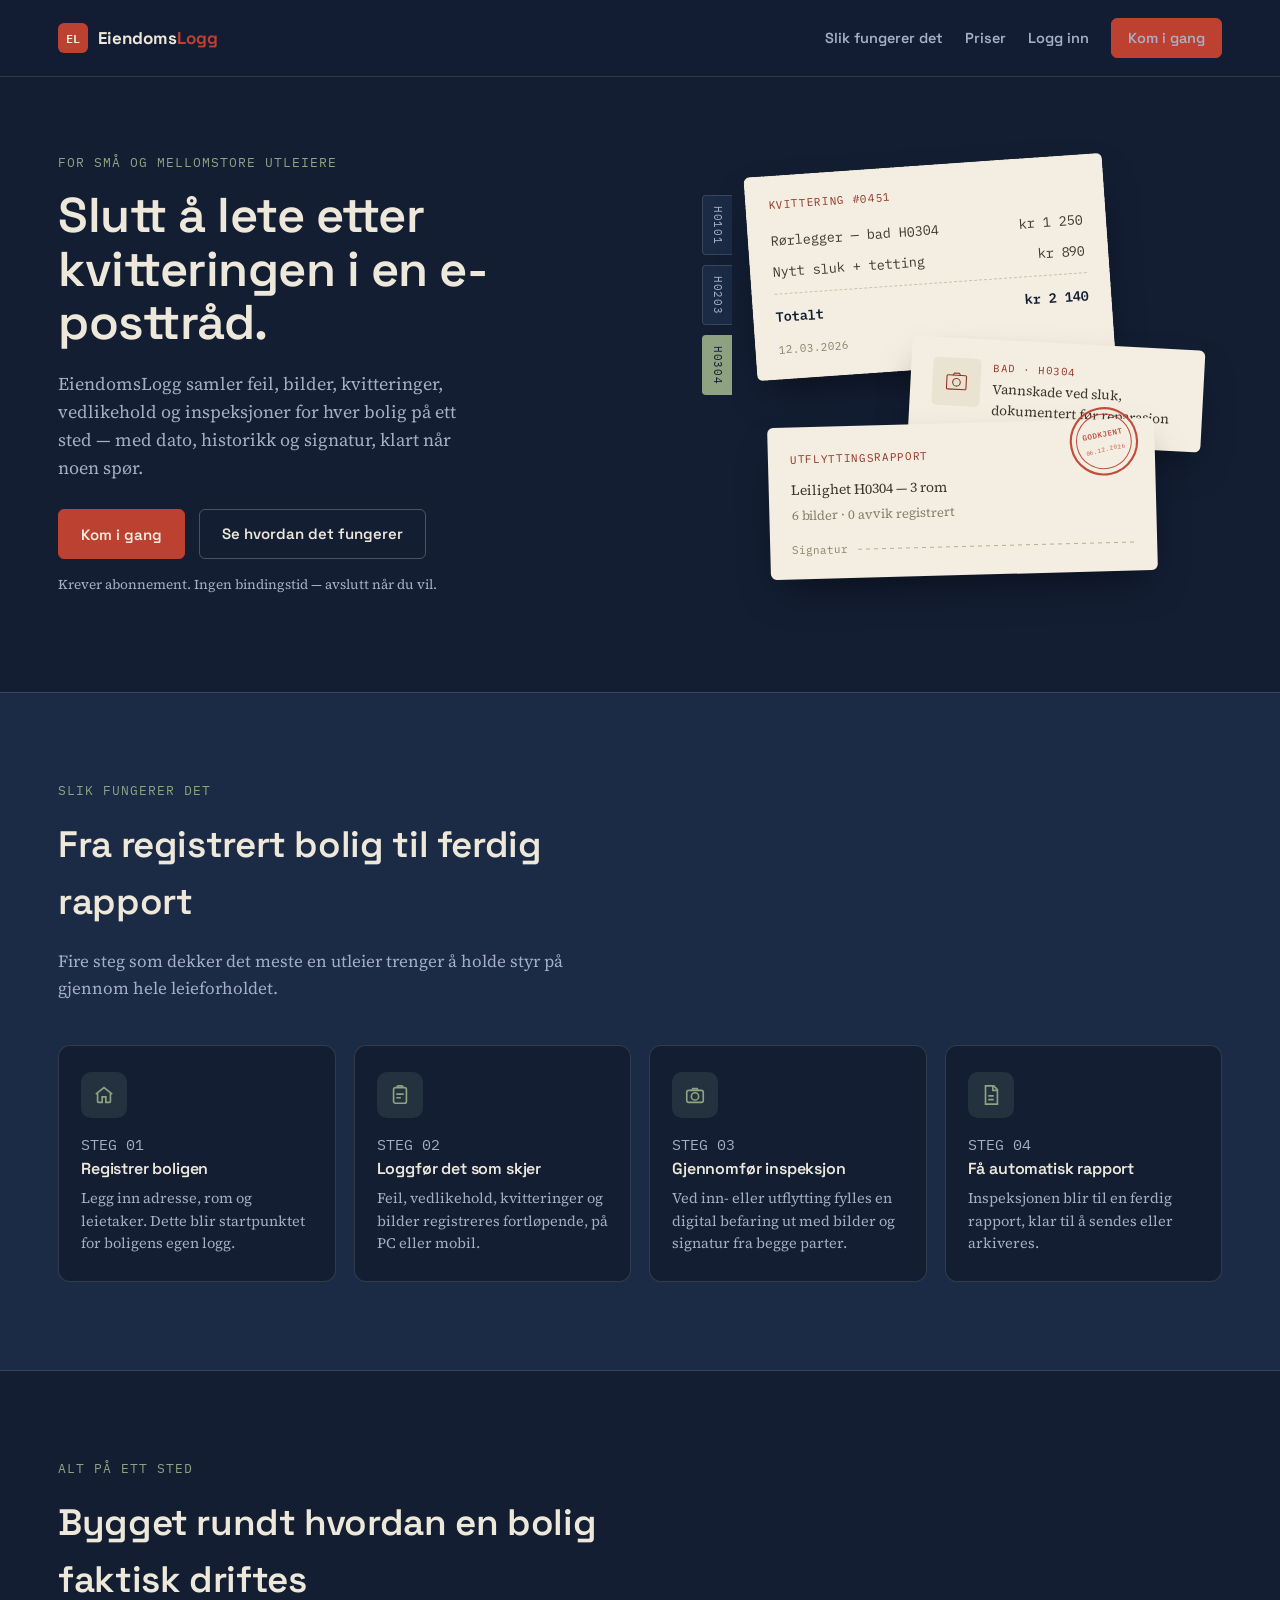
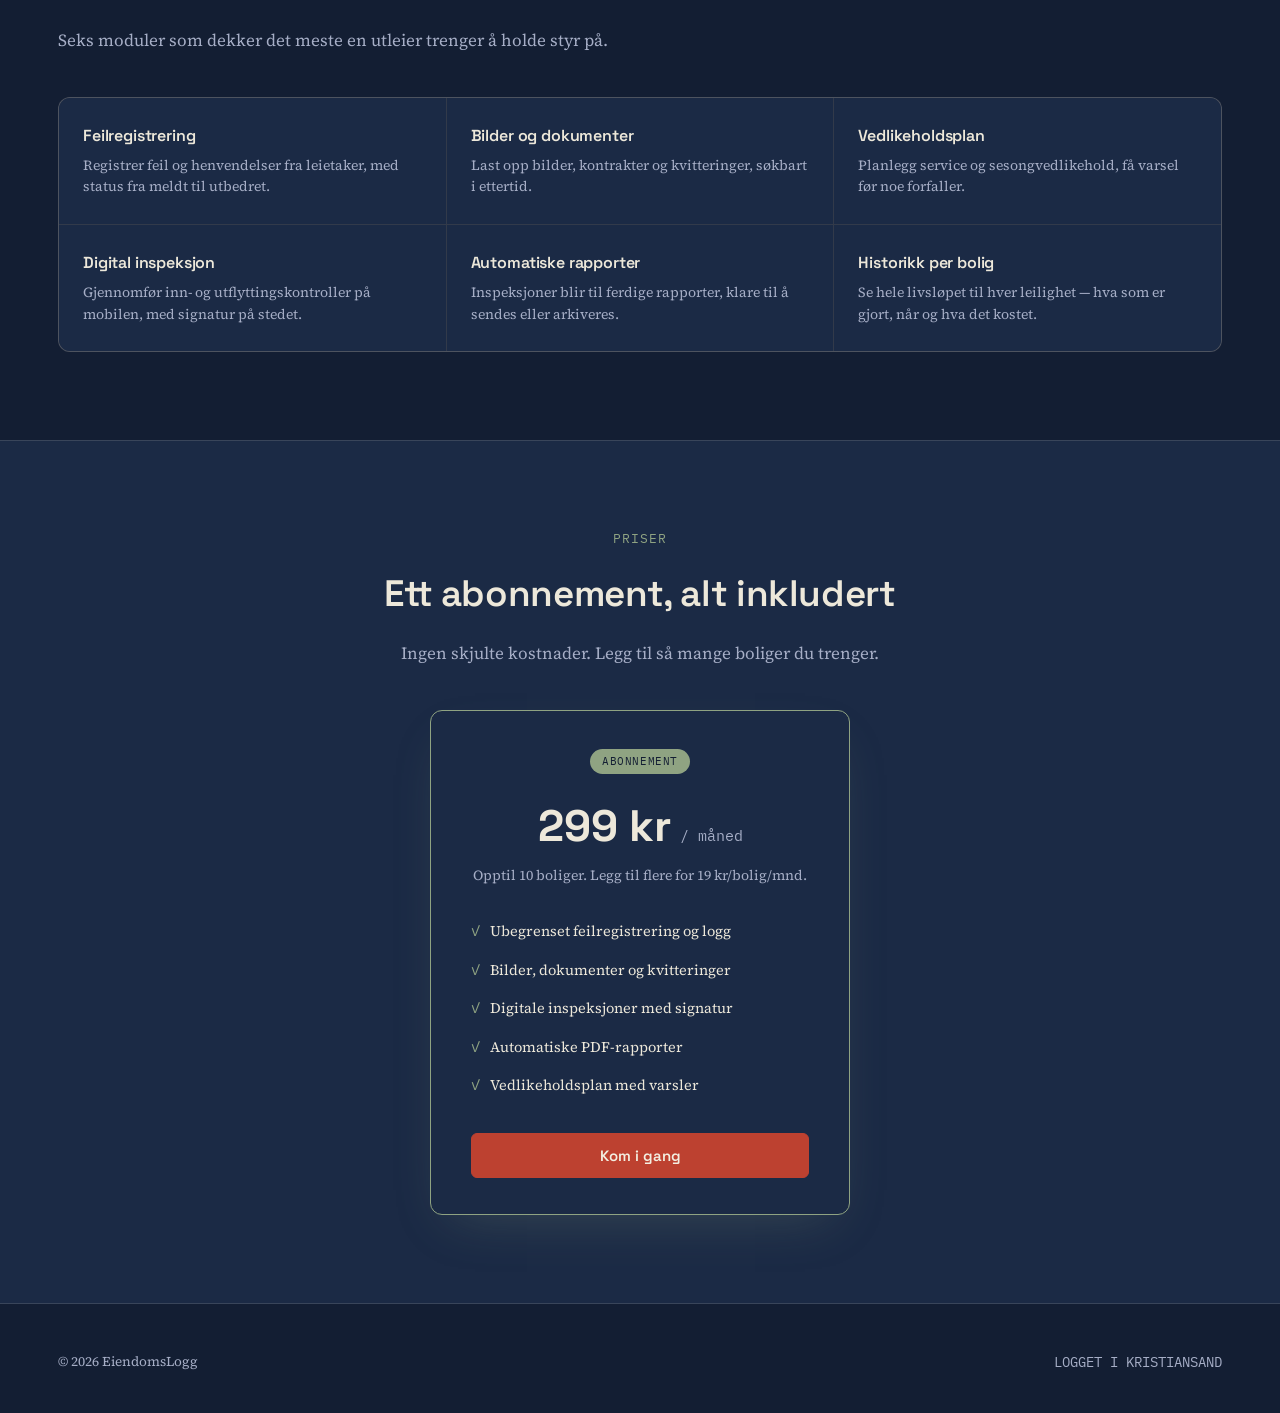
==== docs/index.html @ e525fe3a "Add docs folder" ====
<!DOCTYPE html>
<html lang="no">
<head>
<meta charset="UTF-8">
<meta name="viewport" content="width=device-width, initial-scale=1.0">
<title>EiendomsLogg</title>
<meta name="description" content="EiendomsLogg — registrer feil, last opp bilder og kvitteringer, planlegg vedlikehold og gjennomfør digitale inspeksjoner for hver bolig.">
<link rel="preconnect" href="https://fonts.googleapis.com">
<link rel="preconnect" href="https://fonts.gstatic.com" crossorigin>
<link href="https://fonts.googleapis.com/css2?family=Space+Grotesk:wght@500;600;700&family=Source+Serif+4:opsz,wght@8..60,400;8..60,500;8..60,600&family=IBM+Plex+Mono:wght@400;500&display=swap" rel="stylesheet">
<link rel="stylesheet" href="styles.css">
</head>
<body>

<div id="headerWrap">
  <!-- Header is rendered by app.js — marketing nav, auth nav, or the logged-in app nav -->
</div>

<main class="app-main">
  <div class="view-wrap" id="viewWrap">
    <!-- Views are rendered here by app.js -->
  </div>
</main>

<div class="modal-overlay" id="modalOverlay" hidden>
  <div class="modal" id="modal" role="dialog" aria-modal="true"></div>
</div>

<div class="toast" id="toast" role="status" aria-live="polite" hidden></div>

<template id="tpl-empty-state">
  <div class="empty-state">
    <p class="empty-title"></p>
    <p class="empty-body"></p>
    <button class="btn btn-primary empty-action" type="button"></button>
  </div>
</template>

<script src="app.js"></script>
</body>
</html>
---- docs/styles.css ----
/* ============================================
   EiendomsLogg — design tokens
   ============================================ */
:root {
  --ink: #131E33;
  --ink-2: #1B2A45;
  --ink-3: #24365A;
  --ink-4: #2C4066;
  --paper: #F3EEE1;
  --paper-2: #EAE3D2;
  --stamp: #BD4130;
  --stamp-dark: #8f3123;
  --sage: #8FA382;
  --sage-dark: #62795a;
  --amber: #C99A3E;
  --text-light: #EDE8DA;
  --muted: #A6AEC6;
  --line: rgba(237, 232, 218, 0.14);
  --line-strong: rgba(237, 232, 218, 0.26);

  --font-display: 'Space Grotesk', sans-serif;
  --font-body: 'Source Serif 4', serif;
  --font-mono: 'IBM Plex Mono', monospace;

  --wrap: 1220px;
  --radius: 6px;
  --radius-lg: 12px;
}

* { box-sizing: border-box; }

@media (prefers-reduced-motion: reduce) {
  *, *::before, *::after { animation-duration: 0.01ms !important; animation-iteration-count: 1 !important; transition-duration: 0.01ms !important; }
}

html, body { height: 100%; }
body {
  margin: 0;
  background: var(--ink);
  color: var(--text-light);
  font-family: var(--font-body);
  font-size: 16px;
  line-height: 1.55;
  -webkit-font-smoothing: antialiased;
  display: flex;
  flex-direction: column;
}

h1, h2, h3, h4 {
  font-family: var(--font-display);
  color: var(--text-light);
  margin: 0 0 0.5em;
  font-weight: 600;
  letter-spacing: -0.01em;
}
h1 { font-size: 1.9rem; }
h2 { font-size: 1.4rem; }
h3 { font-size: 1.05rem; }

p { margin: 0 0 1em; }
a { color: var(--sage); text-decoration: none; }
ul { margin: 0; padding: 0; list-style: none; }

.mono { font-family: var(--font-mono); }

.sr-only {
  position: absolute;
  width: 1px; height: 1px;
  padding: 0; margin: -1px;
  overflow: hidden;
  clip: rect(0,0,0,0);
  white-space: nowrap;
  border: 0;
}

a:focus-visible,
button:focus-visible,
input:focus-visible,
select:focus-visible,
textarea:focus-visible {
  outline: 2px solid var(--sage);
  outline-offset: 2px;
}

/* ============================================
   Buttons
   ============================================ */
.btn {
  display: inline-flex;
  align-items: center;
  justify-content: center;
  gap: 8px;
  font-family: var(--font-display);
  font-weight: 600;
  font-size: 15px;
  padding: 12px 22px;
  border-radius: var(--radius);
  border: 1px solid transparent;
  cursor: pointer;
  transition: transform 0.12s ease, background 0.15s ease, border-color 0.15s ease;
  white-space: nowrap;
  background: transparent;
  color: var(--text-light);
}
.btn:active { transform: scale(0.98); }
.btn:disabled { opacity: 0.5; cursor: not-allowed; }

.btn-primary { background: var(--stamp); color: var(--paper); border-color: var(--stamp); }
.btn-primary:hover:not(:disabled) { background: var(--stamp-dark); border-color: var(--stamp-dark); }

.btn-secondary { background: var(--sage); color: var(--ink); border-color: var(--sage); }
.btn-secondary:hover:not(:disabled) { background: var(--sage-dark); border-color: var(--sage-dark); }

.btn-ghost { background: transparent; color: var(--text-light); border-color: var(--line-strong); }
.btn-ghost:hover:not(:disabled) { border-color: var(--text-light); }

.btn-danger { background: transparent; color: var(--stamp); border-color: rgba(189,65,48,0.5); }
.btn-danger:hover:not(:disabled) { background: rgba(189,65,48,0.12); }

.btn-small { padding: 8px 16px; font-size: 13.5px; }
.btn-block { width: 100%; }
.btn-icon { padding: 8px 10px; }

/* ============================================
   Header + tab nav
   ============================================ */
.app-header {
  position: sticky;
  top: 0;
  z-index: 50;
  background: rgba(19, 30, 51, 0.94);
  backdrop-filter: blur(8px);
  border-bottom: 1px solid var(--line);
}
.app-header-inner {
  max-width: var(--wrap);
  margin: 0 auto;
  padding: 16px 28px 12px;
  display: flex;
  align-items: center;
  gap: 16px;
}
.brand { display: flex; align-items: center; gap: 10px; margin-right: auto; }
.logo-mark {
  display: inline-flex; align-items: center; justify-content: center;
  width: 30px; height: 30px; background: var(--stamp); color: var(--paper);
  border-radius: 6px; font-family: var(--font-mono); font-size: 12px; font-weight: 600;
}
.logo-word { font-family: var(--font-display); font-weight: 700; font-size: 17px; }
.logo-word em { color: var(--stamp); font-style: normal; }
.header-actions { display: flex; gap: 10px; }

.tab-nav {
  max-width: var(--wrap);
  margin: 0 auto;
  padding: 0 28px;
  display: flex;
  gap: 4px;
  overflow-x: auto;
  scrollbar-width: none;
}
.tab-nav::-webkit-scrollbar { display: none; }
.tab-btn {
  font-family: var(--font-display);
  font-size: 14.5px;
  font-weight: 600;
  color: var(--muted);
  background: transparent;
  border: none;
  border-bottom: 2px solid transparent;
  padding: 12px 14px 10px;
  cursor: pointer;
  white-space: nowrap;
}
.tab-btn:hover { color: var(--text-light); }
.tab-btn.active { color: var(--text-light); border-bottom-color: var(--stamp); }

/* ============================================
   Main layout
   ============================================ */
.app-main { flex: 1; }
.view-wrap {
  max-width: var(--wrap);
  margin: 0 auto;
  padding: 32px 28px 80px;
}
.view-head {
  display: flex;
  align-items: flex-end;
  justify-content: space-between;
  gap: 20px;
  margin-bottom: 24px;
  flex-wrap: wrap;
}
.view-head p { color: var(--muted); margin: 6px 0 0; max-width: 60ch; }
.view-actions { display: flex; gap: 10px; flex-wrap: wrap; }

/* ============================================
   Cards / surfaces
   ============================================ */
.card {
  background: var(--ink-2);
  border: 1px solid var(--line);
  border-radius: var(--radius-lg);
  padding: 22px 24px;
}
.card + .card { margin-top: 16px; }

.stat-grid {
  display: grid;
  grid-template-columns: repeat(4, 1fr);
  gap: 14px;
  margin-bottom: 28px;
}
.stat-card {
  background: var(--ink-2);
  border: 1px solid var(--line);
  border-radius: var(--radius-lg);
  padding: 18px 20px;
}
.stat-label { font-family: var(--font-mono); font-size: 11px; letter-spacing: 0.06em; color: var(--muted); margin-bottom: 8px; }
.stat-value { font-family: var(--font-display); font-size: 28px; font-weight: 700; color: var(--text-light); }
.stat-value.stamp-color { color: var(--stamp); }
.stat-value.sage-color { color: var(--sage); }
.stat-value.amber-color { color: var(--amber); }

.section-title {
  font-family: var(--font-mono);
  font-size: 12px;
  letter-spacing: 0.07em;
  color: var(--sage);
  margin-bottom: 14px;
}

/* ============================================
   Empty states
   ============================================ */
.empty-state {
  text-align: center;
  padding: 56px 24px;
  border: 1px dashed var(--line-strong);
  border-radius: var(--radius-lg);
}
.empty-title { font-family: var(--font-display); font-size: 18px; font-weight: 600; margin-bottom: 6px; }
.empty-body { color: var(--muted); margin-bottom: 20px; }

/* ============================================
   Badges
   ============================================ */
.badge {
  display: inline-flex;
  align-items: center;
  gap: 5px;
  font-family: var(--font-mono);
  font-size: 11px;
  letter-spacing: 0.03em;
  padding: 4px 9px;
  border-radius: 999px;
  border: 1px solid transparent;
}
.badge-open { background: rgba(189,65,48,0.14); color: #e08d7d; border-color: rgba(189,65,48,0.35); }
.badge-progress { background: rgba(201,154,62,0.14); color: var(--amber); border-color: rgba(201,154,62,0.35); }
.badge-done { background: rgba(143,163,130,0.14); color: var(--sage); border-color: rgba(143,163,130,0.35); }
.badge-neutral { background: rgba(237,232,218,0.08); color: var(--muted); border-color: var(--line-strong); }

.type-tag { font-family: var(--font-mono); font-size: 11px; color: var(--muted); }

/* ============================================
   Property cards
   ============================================ */
.property-grid {
  display: grid;
  grid-template-columns: repeat(auto-fill, minmax(260px, 1fr));
  gap: 16px;
}
.property-card {
  background: var(--ink-2);
  border: 1px solid var(--line);
  border-radius: var(--radius-lg);
  padding: 20px 22px;
  cursor: pointer;
  transition: border-color 0.15s ease, transform 0.15s ease;
  text-align: left;
  width: 100%;
  color: inherit;
  font: inherit;
}
.property-card:hover { border-color: var(--line-strong); transform: translateY(-2px); }
.property-card h3 { margin-bottom: 2px; }
.property-address { color: var(--muted); font-size: 14px; margin-bottom: 14px; }
.property-meta-row { display: flex; justify-content: space-between; align-items: center; border-top: 1px solid var(--line); padding-top: 12px; margin-top: 4px; }
.property-tenant { font-size: 13.5px; color: var(--muted); }
.property-open-count { font-family: var(--font-mono); font-size: 12px; }

/* ============================================
   Tables / lists
   ============================================ */
.data-table { width: 100%; border-collapse: collapse; }
.data-table th {
  font-family: var(--font-mono);
  font-size: 11px;
  letter-spacing: 0.05em;
  text-align: left;
  color: var(--muted);
  padding: 0 12px 10px;
  border-bottom: 1px solid var(--line-strong);
}
.data-table td {
  padding: 14px 12px;
  border-bottom: 1px solid var(--line);
  font-size: 14.5px;
  vertical-align: top;
}
.data-table tr:last-child td { border-bottom: none; }
.data-table td.num { font-family: var(--font-mono); }

.entry-row-title { font-family: var(--font-display); font-weight: 600; font-size: 15px; margin-bottom: 3px; }
.entry-row-desc { color: var(--muted); font-size: 13.5px; margin: 0; }
.row-actions { display: flex; gap: 8px; flex-wrap: wrap; }

.thumb-strip { display: flex; gap: 6px; margin-top: 8px; flex-wrap: wrap; }
.thumb {
  width: 44px; height: 44px; border-radius: 5px; object-fit: cover;
  border: 1px solid var(--line-strong); cursor: pointer;
}
.thumb-wrap { position: relative; display: inline-block; line-height: 0; }
.thumb-remove {
  position: absolute; top: -6px; right: -6px;
  width: 18px; height: 18px; border-radius: 50%;
  background: var(--stamp); color: var(--paper);
  border: 1px solid var(--ink); font-size: 13px; line-height: 1;
  cursor: pointer; display: flex; align-items: center; justify-content: center;
  padding: 0;
}
.thumb-remove:hover { background: var(--stamp-dark); }
.doc-chip {
  display: inline-flex; align-items: center; gap: 6px;
  font-family: var(--font-mono); font-size: 12px; color: var(--muted);
  background: rgba(237,232,218,0.06); border: 1px solid var(--line);
  padding: 5px 10px; border-radius: 6px; margin: 8px 6px 0 0;
}
.doc-chip-remove {
  background: transparent; border: none; color: var(--muted);
  cursor: pointer; font-size: 14px; line-height: 1; padding: 0 0 0 4px;
}
.doc-chip-remove:hover { color: var(--stamp); }

/* ============================================
   Filter bar
   ============================================ */
.filter-bar { display: flex; gap: 10px; flex-wrap: wrap; margin-bottom: 20px; }
.filter-bar select, .filter-bar input {
  background: var(--ink-2);
  border: 1px solid var(--line-strong);
  color: var(--text-light);
  border-radius: var(--radius);
  padding: 9px 12px;
  font-family: var(--font-body);
  font-size: 14px;
}

/* ============================================
   Forms
   ============================================ */
.form-grid { display: grid; grid-template-columns: 1fr 1fr; gap: 16px; }
.form-field { display: flex; flex-direction: column; gap: 6px; margin-bottom: 16px; }
.form-field.full { grid-column: 1 / -1; }
.form-field label { font-family: var(--font-mono); font-size: 11.5px; letter-spacing: 0.04em; color: var(--muted); }
.form-field input,
.form-field select,
.form-field textarea {
  background: rgba(255,255,255,0.04);
  border: 1px solid var(--line-strong);
  color: var(--text-light);
  border-radius: var(--radius);
  padding: 11px 13px;
  font-family: var(--font-body);
  font-size: 15px;
  width: 100%;
}
.form-field textarea { resize: vertical; min-height: 80px; }
.form-field .hint { font-size: 12px; color: var(--muted); }
.form-field .error-text { font-size: 12.5px; color: var(--stamp); display: none; }
.form-field.has-error input,
.form-field.has-error select,
.form-field.has-error textarea { border-color: var(--stamp); }
.form-field.has-error .error-text { display: block; }

.file-drop {
  border: 1px dashed var(--line-strong);
  border-radius: var(--radius);
  padding: 16px;
  text-align: center;
  cursor: pointer;
  color: var(--muted);
  font-size: 13.5px;
}
.file-drop:hover { border-color: var(--sage); color: var(--text-light); }
.file-drop input { display: none; }

.form-actions { display: flex; justify-content: flex-end; gap: 10px; margin-top: 8px; padding-top: 16px; border-top: 1px solid var(--line); }

/* ============================================
   Modal
   ============================================ */
.modal-overlay {
  position: fixed; inset: 0; z-index: 200;
  background: rgba(10,15,26,0.72);
  display: flex; align-items: flex-start; justify-content: center;
  padding: 40px 20px;
  overflow-y: auto;
}
.modal-overlay[hidden] { display: none; }
.modal {
  background: var(--ink);
  border: 1px solid var(--line-strong);
  border-radius: var(--radius-lg);
  width: 100%;
  max-width: 640px;
  padding: 28px 30px;
  box-shadow: 0 30px 70px -20px rgba(0,0,0,0.6);
}
.modal-head { display: flex; justify-content: space-between; align-items: flex-start; margin-bottom: 18px; }
.modal-close { background: transparent; border: none; color: var(--muted); font-size: 22px; cursor: pointer; line-height: 1; padding: 4px; }
.modal-close:hover { color: var(--text-light); }

/* ============================================
   Wizard (inspection)
   ============================================ */
.wizard-steps { display: flex; gap: 8px; margin-bottom: 26px; }
.wizard-step-dot {
  flex: 1;
  height: 4px;
  border-radius: 2px;
  background: var(--line-strong);
}
.wizard-step-dot.active { background: var(--stamp); }
.wizard-step-dot.done { background: var(--sage); }

.room-block {
  border: 1px solid var(--line);
  border-radius: var(--radius);
  padding: 16px 18px;
  margin-bottom: 14px;
}
.room-block-head { display: flex; justify-content: space-between; align-items: center; margin-bottom: 10px; }
.room-block-head h4 { margin: 0; font-family: var(--font-display); font-size: 15px; }
.condition-select-row { display: flex; gap: 8px; margin-bottom: 10px; }
.condition-pill {
  flex: 1;
  text-align: center;
  padding: 8px;
  border-radius: var(--radius);
  border: 1px solid var(--line-strong);
  font-family: var(--font-mono);
  font-size: 12.5px;
  cursor: pointer;
  color: var(--muted);
  background: transparent;
}
.condition-pill.selected.cond-god { background: rgba(143,163,130,0.16); border-color: var(--sage); color: var(--sage); }
.condition-pill.selected.cond-ok { background: rgba(201,154,62,0.16); border-color: var(--amber); color: var(--amber); }
.condition-pill.selected.cond-darlig { background: rgba(189,65,48,0.16); border-color: var(--stamp); color: #e08d7d; }

.signature-pad-wrap { text-align: center; }
.signature-pad {
  width: 100%;
  height: 160px;
  background: var(--paper);
  border-radius: var(--radius);
  touch-action: none;
  cursor: crosshair;
}
.signature-label { font-family: var(--font-mono); font-size: 12px; color: var(--muted); margin: 14px 0 6px; }

/* ============================================
   Report / print view
   ============================================ */
.report-card-preview {
  background: var(--ink-2);
  border: 1px solid var(--line);
  border-radius: var(--radius-lg);
  padding: 20px 22px;
  cursor: pointer;
}
.report-card-preview:hover { border-color: var(--line-strong); }
.report-head-row { display: flex; justify-content: space-between; align-items: flex-start; margin-bottom: 8px; }

.report-doc {
  background: var(--paper);
  color: var(--ink);
  border-radius: var(--radius-lg);
  padding: 40px 44px;
}
.report-doc h2, .report-doc h3, .report-doc h4 { color: var(--ink); font-family: var(--font-display); }
.report-doc .doc-eyebrow { font-family: var(--font-mono); font-size: 11px; letter-spacing: 0.06em; color: var(--stamp-dark); margin-bottom: 6px; }
.report-doc-meta { display: flex; gap: 28px; flex-wrap: wrap; margin: 16px 0 26px; padding-bottom: 20px; border-bottom: 1px solid var(--paper-2); }
.report-doc-meta div span { display: block; }
.report-doc-meta .meta-label { font-family: var(--font-mono); font-size: 10.5px; letter-spacing: 0.05em; color: #8a8168; margin-bottom: 3px; }
.report-doc-meta .meta-value { font-family: var(--font-display); font-size: 15px; font-weight: 600; }
.report-room { padding: 14px 0; border-bottom: 1px solid var(--paper-2); }
.report-room:last-child { border-bottom: none; }
.report-room-head { display: flex; justify-content: space-between; align-items: center; margin-bottom: 6px; }
.report-room-notes { color: #5c5340; font-size: 14.5px; margin: 0 0 8px; }
.report-sign-row { display: flex; gap: 30px; margin-top: 30px; flex-wrap: wrap; }
.report-sign-block { flex: 1; min-width: 220px; }
.report-sign-block img { width: 100%; max-width: 260px; height: 90px; object-fit: contain; background: #fff; border-radius: 4px; border: 1px solid var(--paper-2); }
.report-sign-block p { margin: 6px 0 0; font-family: var(--font-mono); font-size: 12px; color: #8a8168; }
.report-stamp-corner { position: absolute; }

/* ============================================
   Toast
   ============================================ */
.toast {
  position: fixed;
  bottom: 24px; left: 50%;
  transform: translateX(-50%);
  background: var(--sage);
  color: var(--ink);
  font-family: var(--font-display);
  font-weight: 600;
  font-size: 14px;
  padding: 12px 20px;
  border-radius: var(--radius);
  z-index: 300;
  box-shadow: 0 12px 30px -10px rgba(0,0,0,0.5);
}
.toast[hidden] { display: none; }
.toast.toast-danger { background: var(--stamp); color: var(--paper); }

/* ============================================
   Property detail
   ============================================ */
.detail-back { display: inline-flex; align-items: center; gap: 6px; color: var(--muted); font-family: var(--font-mono); font-size: 13px; margin-bottom: 16px; background: none; border: none; cursor: pointer; padding: 0; }
.detail-back:hover { color: var(--text-light); }
.detail-quick-actions { display: flex; gap: 10px; flex-wrap: wrap; margin: 18px 0 28px; }
.timeline-item { display: flex; gap: 16px; padding: 16px 0; border-bottom: 1px solid var(--line); }
.timeline-item:last-child { border-bottom: none; }
.timeline-date { width: 90px; flex-shrink: 0; font-family: var(--font-mono); font-size: 12px; color: var(--muted); padding-top: 2px; }
.timeline-body { flex: 1; }

/* ============================================
   Responsive
   ============================================ */
@media (max-width: 900px) {
  .stat-grid { grid-template-columns: repeat(2, 1fr); }
  .form-grid { grid-template-columns: 1fr; }
  .app-header-inner { padding: 14px 18px 10px; }
  .tab-nav { padding: 0 18px; }
  .view-wrap { padding: 24px 18px 64px; }
}
@media (max-width: 560px) {
  .stat-grid { grid-template-columns: 1fr 1fr; }
  .header-actions .btn span.full-label { display: none; }
  .modal { padding: 22px 18px; }
  .report-doc { padding: 26px 20px; }
}

@media (max-width: 980px) {
  .lp-hero-grid { grid-template-columns: 1fr; }
  .hero-visual { order: -1; padding-left: 0; }
  .hv-card-stack { min-height: 380px; }
  .how-steps { grid-template-columns: repeat(2, 1fr); }
  .lp-feature-grid { grid-template-columns: repeat(2, 1fr); }
}
@media (max-width: 640px) {
  .marketing-nav-links { gap: 14px; }
  .marketing-nav-links a.btn { padding: 8px 14px; }
  .lp-section { padding: 56px 0; }
  .lp-hero { padding: 44px 0 56px; }
  .how-steps { grid-template-columns: 1fr; }
  .lp-feature-grid { grid-template-columns: 1fr; }
  .hv-tabs { display: none; }
  .pricing-card { padding: 28px 24px; }
  .auth-card { padding: 28px 22px; }
}

/* ============================================================
   MARKETING HEADER (landing / login / signup / paywall)
   ============================================================ */
.marketing-header {
  position: sticky; top: 0; z-index: 50;
  background: rgba(19, 30, 51, 0.94);
  backdrop-filter: blur(8px);
  border-bottom: 1px solid var(--line);
}
.marketing-header-inner {
  max-width: var(--wrap);
  margin: 0 auto;
  padding: 18px 28px;
  display: flex;
  align-items: center;
  gap: 20px;
}
.marketing-nav-links { display: flex; align-items: center; gap: 22px; margin-left: auto; }
.marketing-nav-links a { color: var(--muted); font-family: var(--font-display); font-size: 14.5px; font-weight: 600; cursor: pointer; }
.marketing-nav-links a:hover { color: var(--text-light); }

/* ============================================================
   APP HEADER (logged in + subscribed)
   ============================================================ */
.account-menu { display: flex; align-items: center; gap: 10px; }
.account-pill {
  display: inline-flex; align-items: center; gap: 8px;
  font-family: var(--font-mono); font-size: 12.5px; color: var(--muted);
  border: 1px solid var(--line-strong); border-radius: 999px; padding: 6px 12px 6px 6px;
}
.account-avatar {
  width: 22px; height: 22px; border-radius: 50%;
  background: var(--sage); color: var(--ink);
  display: flex; align-items: center; justify-content: center;
  font-family: var(--font-display); font-weight: 700; font-size: 11px;
}

/* ============================================================
   LANDING PAGE
   ============================================================ */
.landing-wrap { padding: 0; max-width: none; }

.lp-section { padding: 88px 0; }
.lp-inner { max-width: var(--wrap); margin: 0 auto; padding: 0 28px; }
.lp-section.bordered { border-top: 1px solid var(--line); }
.lp-section.tinted { background: var(--ink-2); border-top: 1px solid var(--line); border-bottom: 1px solid var(--line); }

.eyebrow { color: var(--sage); font-family: var(--font-mono); font-size: 12.5px; letter-spacing: 0.08em; margin-bottom: 16px; }

/* Hero */
.lp-hero { padding: 76px 0 96px; overflow: hidden; }
.lp-hero-grid { display: grid; grid-template-columns: 1.05fr 0.95fr; gap: 56px; align-items: center; }
.lp-hero h1 { font-size: clamp(2.1rem, 4vw, 3.05rem); line-height: 1.1; margin-bottom: 20px; }
.lp-hero-lede { font-size: 18px; color: var(--muted); max-width: 46ch; margin-bottom: 28px; }
.lp-hero-actions { display: flex; gap: 14px; flex-wrap: wrap; margin-bottom: 16px; }
.lp-hero-note { font-size: 13.5px; color: var(--muted); margin: 0; }

/* Hero illustration: document stack */
.hero-visual { position: relative; display: flex; gap: 18px; padding-left: 6px; }
.hv-tabs { display: flex; flex-direction: column; gap: 10px; padding-top: 30px; }
.hv-tab {
  writing-mode: vertical-rl; text-orientation: mixed;
  font-family: var(--font-mono); font-size: 11px; letter-spacing: 0.06em;
  color: var(--muted); background: var(--ink-2); border: 1px solid var(--line); border-right: none;
  padding: 10px 6px; border-radius: 4px 0 0 4px;
}
.hv-tab.active { color: var(--ink); background: var(--sage); border-color: var(--sage); }

.hv-card-stack { position: relative; flex: 1; min-height: 420px; }
.hv-card {
  position: absolute; background: var(--paper); color: var(--ink);
  border-radius: 6px; padding: 20px 22px;
  box-shadow: 0 18px 40px -14px rgba(0,0,0,0.55);
}
.hv-card-head { font-family: var(--font-mono); font-size: 11px; letter-spacing: 0.06em; color: var(--stamp-dark); margin-bottom: 12px; }

.hv-receipt { width: 76%; top: 0; left: 0; transform: rotate(-4deg); border: 1px dashed var(--paper-2); z-index: 1; }
.hv-receipt-line { display: flex; justify-content: space-between; font-size: 13.5px; font-family: var(--font-mono); padding: 5px 0; color: #40372c; }
.hv-receipt-rule { border-top: 1px dashed #cbc2ad; margin: 6px 0; }
.hv-receipt-line.total { font-weight: 600; color: var(--ink); }
.hv-receipt-date { margin-top: 10px; font-size: 11px; color: #8a8168; }

.hv-photo { width: 62%; top: 178px; right: 4%; left: auto; display: flex; gap: 12px; align-items: flex-start; transform: rotate(3deg); z-index: 2; }
.hv-photo-thumb { flex-shrink: 0; width: 48px; height: 48px; border-radius: 5px; background: var(--paper-2); color: var(--stamp-dark); display: flex; align-items: center; justify-content: center; }
.hv-photo-tag { font-size: 10.5px; letter-spacing: 0.05em; color: var(--stamp-dark); margin: 0 0 4px; font-family: var(--font-mono); }
.hv-photo-meta p:last-child { font-size: 13.5px; margin: 0; color: #40372c; }

.hv-report { width: 82%; top: 258px; left: 4%; transform: rotate(-1.5deg); z-index: 3; padding-top: 24px; }
.hv-stamp { position: absolute; top: -14px; right: 14px; color: var(--stamp); transform: rotate(-11deg); opacity: 0.92; }
.hv-report-line { font-size: 14px; margin: 0 0 4px; color: #40372c; }
.hv-report-line.muted { color: #8a8168; font-size: 13px; }
.hv-sign-row { display: flex; align-items: center; gap: 10px; margin-top: 16px; font-size: 11px; color: #8a8168; font-family: var(--font-mono); }
.hv-sign-line { flex: 1; height: 1px; background: repeating-linear-gradient(to right, #b8ae94 0, #b8ae94 4px, transparent 4px, transparent 8px); }

/* How it works — illustrated steps */
.lp-section h2 { font-size: clamp(1.7rem, 3vw, 2.3rem); max-width: 24ch; }
.lp-lede { color: var(--muted); font-size: 17px; max-width: 62ch; margin-bottom: 44px; }

.how-steps { display: grid; grid-template-columns: repeat(4, 1fr); gap: 18px; }
.how-step { background: var(--ink); border: 1px solid var(--line); border-radius: var(--radius-lg); padding: 26px 22px; }
.how-step-icon {
  width: 46px; height: 46px; border-radius: 10px;
  background: rgba(143,163,130,0.14); color: var(--sage);
  display: flex; align-items: center; justify-content: center; margin-bottom: 16px;
}
.how-step h3 { font-size: 16px; margin-bottom: 6px; }
.how-step p { color: var(--muted); font-size: 14.5px; margin: 0; }
.how-step-num { font-family: var(--font-mono); font-size: 11px; color: var(--stamp); margin-bottom: 10px; }

/* Feature list (compact) */
.lp-feature-grid { display: grid; grid-template-columns: repeat(3, 1fr); gap: 1px; background: var(--line); border: 1px solid var(--line); border-radius: var(--radius-lg); overflow: hidden; }
.lp-feature-card { background: var(--ink-2); padding: 26px 24px; }
.lp-feature-card h3 { font-size: 16px; margin-bottom: 6px; }
.lp-feature-card p { color: var(--muted); font-size: 14px; margin: 0; }

/* Pricing */
.pricing-wrap { display: flex; justify-content: center; }
.pricing-card {
  background: var(--ink-2); border: 1px solid var(--sage); border-radius: var(--radius-lg);
  padding: 36px 40px; max-width: 420px; width: 100%; text-align: center;
  box-shadow: 0 20px 50px -20px rgba(143,163,130,0.25);
}
.pricing-badge {
  display: inline-block; font-family: var(--font-mono); font-size: 11px; letter-spacing: 0.05em;
  color: var(--ink); background: var(--sage); padding: 4px 12px; border-radius: 999px; margin-bottom: 18px;
}
.pricing-price { font-family: var(--font-display); font-size: 44px; font-weight: 700; margin-bottom: 4px; }
.pricing-price span { font-family: var(--font-mono); font-size: 15px; color: var(--muted); font-weight: 400; }
.pricing-sub { color: var(--muted); font-size: 14px; margin-bottom: 26px; }
.pricing-features { text-align: left; margin-bottom: 28px; }
.pricing-features li { display: flex; gap: 10px; padding: 8px 0; font-size: 14.5px; color: var(--text-light); }
.pricing-features li::before { content: "\2713"; color: var(--sage); font-family: var(--font-mono); flex-shrink: 0; }

/* Footer */
.lp-footer { padding: 48px 0 40px; }
.lp-footer-inner { display: flex; justify-content: space-between; align-items: center; flex-wrap: wrap; gap: 12px; color: var(--muted); font-size: 13.5px; }

/* ============================================================
   AUTH PAGES (login / signup)
   ============================================================ */
.auth-wrap { max-width: 420px; margin: 60px auto; padding: 0 20px; }
.auth-card { background: var(--ink-2); border: 1px solid var(--line); border-radius: var(--radius-lg); padding: 36px 34px; }
.auth-card h1 { font-size: 1.5rem; margin-bottom: 6px; }
.auth-card .lp-lede { margin-bottom: 24px; font-size: 15px; max-width: none; }
.auth-switch { text-align: center; font-size: 14px; color: var(--muted); margin-top: 18px; }
.auth-switch a { color: var(--sage); cursor: pointer; font-weight: 600; }
.auth-error { background: rgba(189,65,48,0.12); border: 1px solid rgba(189,65,48,0.35); color: #e08d7d; border-radius: var(--radius); padding: 10px 14px; font-size: 13.5px; margin-bottom: 18px; }

/* ============================================================
   PAYWALL
   ============================================================ */
.paywall-wrap { max-width: 620px; margin: 50px auto 80px; padding: 0 20px; text-align: center; }
.paywall-lock { width: 56px; height: 56px; border-radius: 14px; background: rgba(189,65,48,0.14); color: var(--stamp); display: flex; align-items: center; justify-content: center; margin: 0 auto 20px; }
.paywall-wrap h1 { font-size: 1.7rem; }
.paywall-wrap .lp-lede { margin: 0 auto 30px; }
.demo-note {
  margin-top: 22px; font-size: 12.5px; color: var(--muted);
  border-top: 1px solid var(--line); padding-top: 16px;
}

/* ============================================================
   Print
   ============================================ */
@media print {
  body * { visibility: hidden; }
  #printArea, #printArea * { visibility: visible; }
  #printArea { position: absolute; top: 0; left: 0; width: 100%; }
  .no-print { display: none !important; }
}
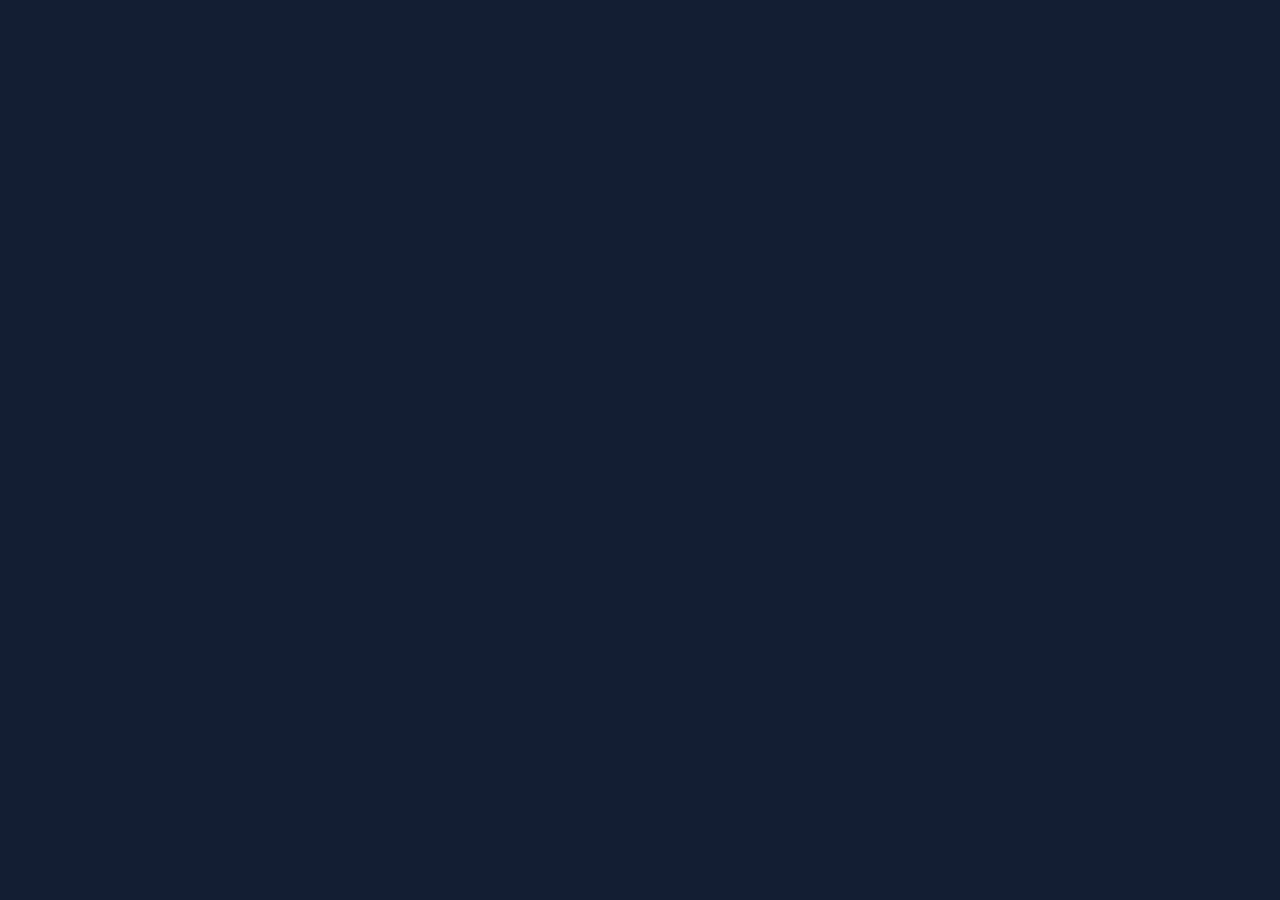
==== commit 333cb309: "Add docs folder" ====
--- a/docs/index.html
+++ b/docs/index.html
@@ -9,6 +9,7 @@
 <link rel="preconnect" href="https://fonts.gstatic.com" crossorigin>
 <link href="https://fonts.googleapis.com/css2?family=Space+Grotesk:wght@500;600;700&family=Source+Serif+4:opsz,wght@8..60,400;8..60,500;8..60,600&family=IBM+Plex+Mono:wght@400;500&display=swap" rel="stylesheet">
 <link rel="stylesheet" href="styles.css">
+<script src="https://cdn.jsdelivr.net/npm/@supabase/supabase-js@2"></script>
 </head>
 <body>
 
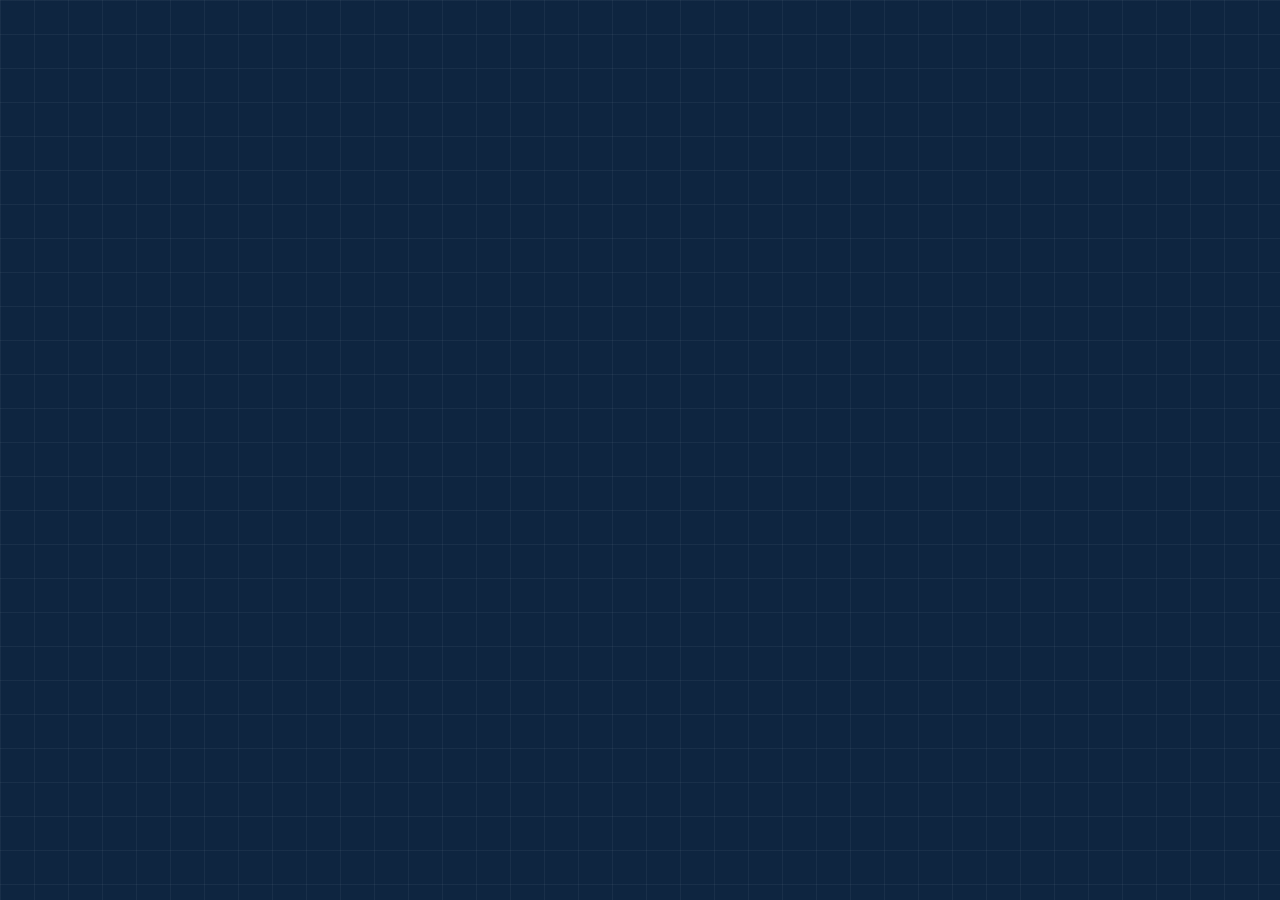
==== commit 44d2779f: "Bytt navn til EiendomsLogga" ====
--- a/docs/index.html
+++ b/docs/index.html
@@ -3,11 +3,11 @@
 <head>
 <meta charset="UTF-8">
 <meta name="viewport" content="width=device-width, initial-scale=1.0">
-<title>EiendomsLogg</title>
-<meta name="description" content="EiendomsLogg — registrer feil, last opp bilder og kvitteringer, planlegg vedlikehold og gjennomfør digitale inspeksjoner for hver bolig.">
+<title>EiendomsLogga</title>
+<meta name="description" content="EiendomsLogga — registrer feil, last opp bilder og kvitteringer, planlegg vedlikehold og gjennomfør digitale inspeksjoner for hver bolig.">
 <link rel="preconnect" href="https://fonts.googleapis.com">
 <link rel="preconnect" href="https://fonts.gstatic.com" crossorigin>
-<link href="https://fonts.googleapis.com/css2?family=Space+Grotesk:wght@500;600;700&family=Source+Serif+4:opsz,wght@8..60,400;8..60,500;8..60,600&family=IBM+Plex+Mono:wght@400;500&display=swap" rel="stylesheet">
+<link href="https://fonts.googleapis.com/css2?family=Archivo:wght@500;700;800&family=Inter:wght@400;500;600&family=JetBrains+Mono:wght@400;500;600&display=swap" rel="stylesheet">
 <link rel="stylesheet" href="styles.css">
 <script src="https://cdn.jsdelivr.net/npm/@supabase/supabase-js@2"></script>
 </head>
--- a/docs/styles.css
+++ b/docs/styles.css
@@ -1,43 +1,58 @@
 /* ============================================
-   EiendomsLogg — design tokens
+   EiendomsLogg — design tokens (blueprint / måltegning)
    ============================================ */
 :root {
-  --ink: #131E33;
-  --ink-2: #1B2A45;
-  --ink-3: #24365A;
-  --ink-4: #2C4066;
-  --paper: #F3EEE1;
-  --paper-2: #EAE3D2;
-  --stamp: #BD4130;
-  --stamp-dark: #8f3123;
-  --sage: #8FA382;
-  --sage-dark: #62795a;
-  --amber: #C99A3E;
-  --text-light: #EDE8DA;
-  --muted: #A6AEC6;
-  --line: rgba(237, 232, 218, 0.14);
-  --line-strong: rgba(237, 232, 218, 0.26);
-
-  --font-display: 'Space Grotesk', sans-serif;
-  --font-body: 'Source Serif 4', serif;
-  --font-mono: 'IBM Plex Mono', monospace;
+  --blue-deep: #0E2540;
+  --blue-mid: #16324F;
+  --blue-soft: #1D3E5E;
+  --blue-softer: #274B6E;
+  --grid-line: rgba(233,238,245,0.05);
+  --line: rgba(233,238,245,0.14);
+  --line-strong: rgba(233,238,245,0.28);
+  --plan-line: rgba(233,238,245,0.55);
+
+  --paper: #F7F4EA;
+  --paper-2: #ECE6D2;
+  --pencil: #26364A;
+  --pencil-muted: #6B7A8C;
+
+  --ink-text: #E9EEF5;
+  --muted: #91A7C0;
+
+  --safety: #E8622C;
+  --safety-dark: #C14F1D;
+  --green: #4E9A6E;
+  --green-dark: #3A7853;
+  --amber: #D9A441;
+
+  --font-display: 'Archivo', sans-serif;
+  --font-body: 'Inter', sans-serif;
+  --font-mono: 'JetBrains Mono', monospace;
 
   --wrap: 1220px;
-  --radius: 6px;
-  --radius-lg: 12px;
+  --radius: 3px;
+  --radius-lg: 7px;
 }
 
 * { box-sizing: border-box; }
 
 @media (prefers-reduced-motion: reduce) {
   *, *::before, *::after { animation-duration: 0.01ms !important; animation-iteration-count: 1 !important; transition-duration: 0.01ms !important; }
-}
+  .reveal { opacity: 1 !important; transform: none !important; }
+}
+
+.reveal { opacity: 0; transform: translateY(16px); transition: opacity 0.5s ease, transform 0.5s ease; }
+.reveal.reveal-visible { opacity: 1; transform: translateY(0); }
 
 html, body { height: 100%; }
 body {
   margin: 0;
-  background: var(--ink);
-  color: var(--text-light);
+  background-color: var(--blue-deep);
+  background-image:
+    linear-gradient(var(--grid-line) 1px, transparent 1px),
+    linear-gradient(90deg, var(--grid-line) 1px, transparent 1px);
+  background-size: 34px 34px;
+  color: var(--ink-text);
   font-family: var(--font-body);
   font-size: 16px;
   line-height: 1.55;
@@ -48,37 +63,31 @@
 
 h1, h2, h3, h4 {
   font-family: var(--font-display);
-  color: var(--text-light);
+  color: var(--ink-text);
   margin: 0 0 0.5em;
-  font-weight: 600;
-  letter-spacing: -0.01em;
+  font-weight: 800;
+  letter-spacing: -0.015em;
+  line-height: 1.15;
 }
 h1 { font-size: 1.9rem; }
 h2 { font-size: 1.4rem; }
-h3 { font-size: 1.05rem; }
+h3 { font-size: 1.05rem; font-weight: 700; }
 
 p { margin: 0 0 1em; }
-a { color: var(--sage); text-decoration: none; }
+a { color: var(--safety); text-decoration: none; }
 ul { margin: 0; padding: 0; list-style: none; }
 
 .mono { font-family: var(--font-mono); }
 
 .sr-only {
-  position: absolute;
-  width: 1px; height: 1px;
-  padding: 0; margin: -1px;
-  overflow: hidden;
-  clip: rect(0,0,0,0);
-  white-space: nowrap;
-  border: 0;
-}
-
-a:focus-visible,
-button:focus-visible,
-input:focus-visible,
-select:focus-visible,
-textarea:focus-visible {
-  outline: 2px solid var(--sage);
+  position: absolute; width: 1px; height: 1px;
+  padding: 0; margin: -1px; overflow: hidden;
+  clip: rect(0,0,0,0); white-space: nowrap; border: 0;
+}
+
+a:focus-visible, button:focus-visible, input:focus-visible,
+select:focus-visible, textarea:focus-visible {
+  outline: 2px solid var(--safety);
   outline-offset: 2px;
 }
 
@@ -86,38 +95,29 @@
    Buttons
    ============================================ */
 .btn {
-  display: inline-flex;
-  align-items: center;
-  justify-content: center;
-  gap: 8px;
-  font-family: var(--font-display);
-  font-weight: 600;
-  font-size: 15px;
-  padding: 12px 22px;
-  border-radius: var(--radius);
-  border: 1px solid transparent;
-  cursor: pointer;
-  transition: transform 0.12s ease, background 0.15s ease, border-color 0.15s ease;
-  white-space: nowrap;
-  background: transparent;
-  color: var(--text-light);
+  display: inline-flex; align-items: center; justify-content: center; gap: 8px;
+  font-family: var(--font-display); font-weight: 700; font-size: 14.5px;
+  padding: 12px 22px; border-radius: var(--radius); border: 1.5px solid transparent;
+  cursor: pointer; transition: transform 0.1s ease, background 0.15s ease, border-color 0.15s ease;
+  white-space: nowrap; background: transparent; color: var(--ink-text);
+  letter-spacing: 0.01em;
 }
 .btn:active { transform: scale(0.98); }
 .btn:disabled { opacity: 0.5; cursor: not-allowed; }
 
-.btn-primary { background: var(--stamp); color: var(--paper); border-color: var(--stamp); }
-.btn-primary:hover:not(:disabled) { background: var(--stamp-dark); border-color: var(--stamp-dark); }
-
-.btn-secondary { background: var(--sage); color: var(--ink); border-color: var(--sage); }
-.btn-secondary:hover:not(:disabled) { background: var(--sage-dark); border-color: var(--sage-dark); }
-
-.btn-ghost { background: transparent; color: var(--text-light); border-color: var(--line-strong); }
-.btn-ghost:hover:not(:disabled) { border-color: var(--text-light); }
-
-.btn-danger { background: transparent; color: var(--stamp); border-color: rgba(189,65,48,0.5); }
-.btn-danger:hover:not(:disabled) { background: rgba(189,65,48,0.12); }
-
-.btn-small { padding: 8px 16px; font-size: 13.5px; }
+.btn-primary { background: var(--safety); color: #1A0D06; border-color: var(--safety); }
+.btn-primary:hover:not(:disabled) { background: var(--safety-dark); border-color: var(--safety-dark); }
+
+.btn-secondary { background: var(--green); color: #0B1A12; border-color: var(--green); }
+.btn-secondary:hover:not(:disabled) { background: var(--green-dark); border-color: var(--green-dark); }
+
+.btn-ghost { background: transparent; color: var(--ink-text); border-color: var(--line-strong); }
+.btn-ghost:hover:not(:disabled) { border-color: var(--ink-text); background: rgba(233,238,245,0.05); }
+
+.btn-danger { background: transparent; color: #F0876A; border-color: rgba(232,98,44,0.5); }
+.btn-danger:hover:not(:disabled) { background: rgba(232,98,44,0.12); }
+
+.btn-small { padding: 8px 15px; font-size: 13px; }
 .btn-block { width: 100%; }
 .btn-icon { padding: 8px 10px; }
 
@@ -125,72 +125,48 @@
    Header + tab nav
    ============================================ */
 .app-header {
-  position: sticky;
-  top: 0;
-  z-index: 50;
-  background: rgba(19, 30, 51, 0.94);
+  position: sticky; top: 0; z-index: 50;
+  background: rgba(14, 37, 64, 0.92);
   backdrop-filter: blur(8px);
   border-bottom: 1px solid var(--line);
 }
 .app-header-inner {
-  max-width: var(--wrap);
-  margin: 0 auto;
-  padding: 16px 28px 12px;
-  display: flex;
-  align-items: center;
-  gap: 16px;
+  max-width: var(--wrap); margin: 0 auto; padding: 16px 24px 12px;
+  display: flex; align-items: center; gap: 16px;
 }
 .brand { display: flex; align-items: center; gap: 10px; margin-right: auto; }
 .logo-mark {
   display: inline-flex; align-items: center; justify-content: center;
-  width: 30px; height: 30px; background: var(--stamp); color: var(--paper);
-  border-radius: 6px; font-family: var(--font-mono); font-size: 12px; font-weight: 600;
-}
-.logo-word { font-family: var(--font-display); font-weight: 700; font-size: 17px; }
-.logo-word em { color: var(--stamp); font-style: normal; }
-.header-actions { display: flex; gap: 10px; }
+  width: 30px; height: 30px; background: var(--safety); color: #1A0D06;
+  border-radius: var(--radius); font-family: var(--font-mono); font-size: 12px; font-weight: 700;
+  flex-shrink: 0;
+}
+.logo-word { font-family: var(--font-display); font-weight: 800; font-size: 17px; }
+.logo-word em { color: var(--safety); font-style: normal; }
+.header-actions { display: flex; gap: 10px; align-items: center; flex-wrap: wrap; justify-content: flex-end; }
 
 .tab-nav {
-  max-width: var(--wrap);
-  margin: 0 auto;
-  padding: 0 28px;
-  display: flex;
-  gap: 4px;
-  overflow-x: auto;
-  scrollbar-width: none;
+  max-width: var(--wrap); margin: 0 auto; padding: 0 24px;
+  display: flex; gap: 4px; overflow-x: auto; scrollbar-width: none;
 }
 .tab-nav::-webkit-scrollbar { display: none; }
 .tab-btn {
-  font-family: var(--font-display);
-  font-size: 14.5px;
-  font-weight: 600;
-  color: var(--muted);
-  background: transparent;
-  border: none;
-  border-bottom: 2px solid transparent;
-  padding: 12px 14px 10px;
-  cursor: pointer;
-  white-space: nowrap;
-}
-.tab-btn:hover { color: var(--text-light); }
-.tab-btn.active { color: var(--text-light); border-bottom-color: var(--stamp); }
+  font-family: var(--font-display); font-size: 13.5px; font-weight: 700;
+  color: var(--muted); background: transparent; border: none;
+  border-bottom: 2px solid transparent; padding: 12px 13px 10px;
+  cursor: pointer; white-space: nowrap; letter-spacing: 0.01em;
+}
+.tab-btn:hover { color: var(--ink-text); }
+.tab-btn.active { color: var(--ink-text); border-bottom-color: var(--safety); }
 
 /* ============================================
    Main layout
    ============================================ */
 .app-main { flex: 1; }
-.view-wrap {
-  max-width: var(--wrap);
-  margin: 0 auto;
-  padding: 32px 28px 80px;
-}
+.view-wrap { max-width: var(--wrap); margin: 0 auto; padding: 32px 24px 80px; }
 .view-head {
-  display: flex;
-  align-items: flex-end;
-  justify-content: space-between;
-  gap: 20px;
-  margin-bottom: 24px;
-  flex-wrap: wrap;
+  display: flex; align-items: flex-end; justify-content: space-between;
+  gap: 20px; margin-bottom: 24px; flex-wrap: wrap;
 }
 .view-head p { color: var(--muted); margin: 6px 0 0; max-width: 60ch; }
 .view-actions { display: flex; gap: 10px; flex-wrap: wrap; }
@@ -199,164 +175,112 @@
    Cards / surfaces
    ============================================ */
 .card {
-  background: var(--ink-2);
-  border: 1px solid var(--line);
-  border-radius: var(--radius-lg);
-  padding: 22px 24px;
+  background: var(--blue-mid); border: 1px solid var(--line);
+  border-radius: var(--radius-lg); padding: 22px 24px;
 }
 .card + .card { margin-top: 16px; }
 
-.stat-grid {
-  display: grid;
-  grid-template-columns: repeat(4, 1fr);
-  gap: 14px;
-  margin-bottom: 28px;
-}
-.stat-card {
-  background: var(--ink-2);
-  border: 1px solid var(--line);
-  border-radius: var(--radius-lg);
-  padding: 18px 20px;
-}
-.stat-label { font-family: var(--font-mono); font-size: 11px; letter-spacing: 0.06em; color: var(--muted); margin-bottom: 8px; }
-.stat-value { font-family: var(--font-display); font-size: 28px; font-weight: 700; color: var(--text-light); }
-.stat-value.stamp-color { color: var(--stamp); }
-.stat-value.sage-color { color: var(--sage); }
+.stat-grid { display: grid; grid-template-columns: repeat(4, 1fr); gap: 12px; margin-bottom: 28px; }
+.stat-card { background: var(--blue-mid); border: 1px solid var(--line); border-radius: var(--radius-lg); padding: 18px 20px; }
+.stat-label { font-family: var(--font-mono); font-size: 10.5px; letter-spacing: 0.07em; color: var(--muted); margin-bottom: 8px; text-transform: uppercase; }
+.stat-value { font-family: var(--font-display); font-size: 27px; font-weight: 800; color: var(--ink-text); }
+.stat-value.stamp-color { color: var(--safety); }
+.stat-value.sage-color { color: var(--green); }
 .stat-value.amber-color { color: var(--amber); }
 
-.section-title {
-  font-family: var(--font-mono);
-  font-size: 12px;
-  letter-spacing: 0.07em;
-  color: var(--sage);
-  margin-bottom: 14px;
-}
+.section-title { font-family: var(--font-mono); font-size: 11px; letter-spacing: 0.08em; color: var(--green); margin-bottom: 14px; text-transform: uppercase; }
 
 /* ============================================
    Empty states
    ============================================ */
-.empty-state {
-  text-align: center;
-  padding: 56px 24px;
-  border: 1px dashed var(--line-strong);
-  border-radius: var(--radius-lg);
-}
-.empty-title { font-family: var(--font-display); font-size: 18px; font-weight: 600; margin-bottom: 6px; }
+.empty-state { text-align: center; padding: 56px 24px; border: 1px dashed var(--line-strong); border-radius: var(--radius-lg); }
+.empty-state::before {
+  content: '';
+  display: block; width: 38px; height: 38px; margin: 0 auto 16px;
+  background-color: var(--muted); opacity: 0.55;
+  -webkit-mask-image: url("data:image/svg+xml,%3Csvg xmlns='http://www.w3.org/2000/svg' viewBox='0 0 24 24' fill='none' stroke='black' stroke-width='1.6'%3E%3Cpath d='M3 12h4l2 3h6l2-3h4'/%3E%3Cpath d='M5 12V6a2 2 0 0 1 2-2h10a2 2 0 0 1 2 2v6'/%3E%3Crect x='3' y='12' width='18' height='7' rx='2'/%3E%3C/svg%3E");
+  mask-image: url("data:image/svg+xml,%3Csvg xmlns='http://www.w3.org/2000/svg' viewBox='0 0 24 24' fill='none' stroke='black' stroke-width='1.6'%3E%3Cpath d='M3 12h4l2 3h6l2-3h4'/%3E%3Cpath d='M5 12V6a2 2 0 0 1 2-2h10a2 2 0 0 1 2 2v6'/%3E%3Crect x='3' y='12' width='18' height='7' rx='2'/%3E%3C/svg%3E");
+  -webkit-mask-size: contain; mask-size: contain;
+  -webkit-mask-repeat: no-repeat; mask-repeat: no-repeat;
+  -webkit-mask-position: center; mask-position: center;
+}
+.empty-title { font-family: var(--font-display); font-size: 18px; font-weight: 800; margin-bottom: 6px; }
 .empty-body { color: var(--muted); margin-bottom: 20px; }
 
 /* ============================================
    Badges
    ============================================ */
 .badge {
-  display: inline-flex;
-  align-items: center;
-  gap: 5px;
-  font-family: var(--font-mono);
-  font-size: 11px;
-  letter-spacing: 0.03em;
-  padding: 4px 9px;
-  border-radius: 999px;
-  border: 1px solid transparent;
-}
-.badge-open { background: rgba(189,65,48,0.14); color: #e08d7d; border-color: rgba(189,65,48,0.35); }
-.badge-progress { background: rgba(201,154,62,0.14); color: var(--amber); border-color: rgba(201,154,62,0.35); }
-.badge-done { background: rgba(143,163,130,0.14); color: var(--sage); border-color: rgba(143,163,130,0.35); }
-.badge-neutral { background: rgba(237,232,218,0.08); color: var(--muted); border-color: var(--line-strong); }
-
-.type-tag { font-family: var(--font-mono); font-size: 11px; color: var(--muted); }
+  display: inline-flex; align-items: center; gap: 5px;
+  font-family: var(--font-mono); font-size: 10.5px; letter-spacing: 0.03em;
+  padding: 4px 9px; border-radius: 999px; border: 1px solid transparent;
+  text-transform: uppercase;
+}
+.badge-open { background: rgba(232,98,44,0.14); color: #F0876A; border-color: rgba(232,98,44,0.35); }
+.badge-progress { background: rgba(217,164,65,0.14); color: var(--amber); border-color: rgba(217,164,65,0.35); }
+.badge-done { background: rgba(78,154,110,0.16); color: var(--green); border-color: rgba(78,154,110,0.35); }
+.badge-neutral { background: rgba(233,238,245,0.08); color: var(--muted); border-color: var(--line-strong); }
+
+.type-tag { font-family: var(--font-mono); font-size: 10.5px; color: var(--muted); text-transform: uppercase; letter-spacing: 0.04em; }
 
 /* ============================================
    Property cards
    ============================================ */
-.property-grid {
-  display: grid;
-  grid-template-columns: repeat(auto-fill, minmax(260px, 1fr));
-  gap: 16px;
-}
+.property-grid { display: grid; grid-template-columns: repeat(auto-fill, minmax(250px, 1fr)); gap: 14px; }
 .property-card {
-  background: var(--ink-2);
-  border: 1px solid var(--line);
-  border-radius: var(--radius-lg);
-  padding: 20px 22px;
-  cursor: pointer;
-  transition: border-color 0.15s ease, transform 0.15s ease;
-  text-align: left;
-  width: 100%;
-  color: inherit;
-  font: inherit;
-}
-.property-card:hover { border-color: var(--line-strong); transform: translateY(-2px); }
+  background: var(--blue-mid); border: 1px solid var(--line); border-radius: var(--radius-lg);
+  padding: 20px 22px; cursor: pointer; transition: border-color 0.15s ease, transform 0.15s ease;
+  text-align: left; width: 100%; color: inherit; font: inherit;
+}
+.property-card:hover { border-color: var(--safety); transform: translateY(-2px); }
 .property-card h3 { margin-bottom: 2px; }
-.property-address { color: var(--muted); font-size: 14px; margin-bottom: 14px; }
-.property-meta-row { display: flex; justify-content: space-between; align-items: center; border-top: 1px solid var(--line); padding-top: 12px; margin-top: 4px; }
-.property-tenant { font-size: 13.5px; color: var(--muted); }
-.property-open-count { font-family: var(--font-mono); font-size: 12px; }
+.property-address { color: var(--muted); font-size: 13.5px; margin-bottom: 14px; }
+.property-meta-row { display: flex; justify-content: space-between; align-items: center; border-top: 1px solid var(--line); padding-top: 12px; margin-top: 4px; gap: 10px; flex-wrap: wrap; }
+.property-tenant { font-size: 13px; color: var(--muted); }
+.property-open-count { font-family: var(--font-mono); font-size: 11.5px; }
 
 /* ============================================
    Tables / lists
    ============================================ */
 .data-table { width: 100%; border-collapse: collapse; }
+.card:has(.data-table) { overflow-x: auto; }
 .data-table th {
-  font-family: var(--font-mono);
-  font-size: 11px;
-  letter-spacing: 0.05em;
-  text-align: left;
-  color: var(--muted);
-  padding: 0 12px 10px;
-  border-bottom: 1px solid var(--line-strong);
-}
-.data-table td {
-  padding: 14px 12px;
-  border-bottom: 1px solid var(--line);
-  font-size: 14.5px;
-  vertical-align: top;
-}
+  font-family: var(--font-mono); font-size: 10.5px; letter-spacing: 0.06em; text-transform: uppercase;
+  text-align: left; color: var(--muted); padding: 0 12px 10px; border-bottom: 1px solid var(--line-strong);
+}
+.data-table td { padding: 14px 12px; border-bottom: 1px solid var(--line); font-size: 14px; vertical-align: top; }
 .data-table tr:last-child td { border-bottom: none; }
 .data-table td.num { font-family: var(--font-mono); }
 
-.entry-row-title { font-family: var(--font-display); font-weight: 600; font-size: 15px; margin-bottom: 3px; }
+.entry-row-title { font-family: var(--font-display); font-weight: 700; font-size: 15px; margin-bottom: 3px; }
 .entry-row-desc { color: var(--muted); font-size: 13.5px; margin: 0; }
 .row-actions { display: flex; gap: 8px; flex-wrap: wrap; }
 
 .thumb-strip { display: flex; gap: 6px; margin-top: 8px; flex-wrap: wrap; }
-.thumb {
-  width: 44px; height: 44px; border-radius: 5px; object-fit: cover;
-  border: 1px solid var(--line-strong); cursor: pointer;
-}
+.thumb { width: 44px; height: 44px; border-radius: 4px; object-fit: cover; border: 1px solid var(--line-strong); cursor: pointer; }
 .thumb-wrap { position: relative; display: inline-block; line-height: 0; }
 .thumb-remove {
-  position: absolute; top: -6px; right: -6px;
-  width: 18px; height: 18px; border-radius: 50%;
-  background: var(--stamp); color: var(--paper);
-  border: 1px solid var(--ink); font-size: 13px; line-height: 1;
-  cursor: pointer; display: flex; align-items: center; justify-content: center;
-  padding: 0;
-}
-.thumb-remove:hover { background: var(--stamp-dark); }
+  position: absolute; top: -6px; right: -6px; width: 18px; height: 18px; border-radius: 50%;
+  background: var(--safety); color: #1A0D06; border: 1px solid var(--blue-deep); font-size: 13px; line-height: 1;
+  cursor: pointer; display: flex; align-items: center; justify-content: center; padding: 0;
+}
+.thumb-remove:hover { background: var(--safety-dark); }
 .doc-chip {
   display: inline-flex; align-items: center; gap: 6px;
-  font-family: var(--font-mono); font-size: 12px; color: var(--muted);
-  background: rgba(237,232,218,0.06); border: 1px solid var(--line);
-  padding: 5px 10px; border-radius: 6px; margin: 8px 6px 0 0;
-}
-.doc-chip-remove {
-  background: transparent; border: none; color: var(--muted);
-  cursor: pointer; font-size: 14px; line-height: 1; padding: 0 0 0 4px;
-}
-.doc-chip-remove:hover { color: var(--stamp); }
+  font-family: var(--font-mono); font-size: 11.5px; color: var(--muted);
+  background: rgba(233,238,245,0.06); border: 1px solid var(--line);
+  padding: 5px 10px; border-radius: var(--radius); margin: 8px 6px 0 0;
+}
+.doc-chip-remove { background: transparent; border: none; color: var(--muted); cursor: pointer; font-size: 14px; line-height: 1; padding: 0 0 0 4px; }
+.doc-chip-remove:hover { color: var(--safety); }
 
 /* ============================================
    Filter bar
    ============================================ */
 .filter-bar { display: flex; gap: 10px; flex-wrap: wrap; margin-bottom: 20px; }
 .filter-bar select, .filter-bar input {
-  background: var(--ink-2);
-  border: 1px solid var(--line-strong);
-  color: var(--text-light);
-  border-radius: var(--radius);
-  padding: 9px 12px;
-  font-family: var(--font-body);
-  font-size: 14px;
+  background: var(--blue-mid); border: 1px solid var(--line-strong); color: var(--ink-text);
+  border-radius: var(--radius); padding: 9px 12px; font-family: var(--font-body); font-size: 14px;
 }
 
 /* ============================================
@@ -365,377 +289,267 @@
 .form-grid { display: grid; grid-template-columns: 1fr 1fr; gap: 16px; }
 .form-field { display: flex; flex-direction: column; gap: 6px; margin-bottom: 16px; }
 .form-field.full { grid-column: 1 / -1; }
-.form-field label { font-family: var(--font-mono); font-size: 11.5px; letter-spacing: 0.04em; color: var(--muted); }
-.form-field input,
-.form-field select,
-.form-field textarea {
-  background: rgba(255,255,255,0.04);
-  border: 1px solid var(--line-strong);
-  color: var(--text-light);
-  border-radius: var(--radius);
-  padding: 11px 13px;
-  font-family: var(--font-body);
-  font-size: 15px;
-  width: 100%;
+.form-field label { font-family: var(--font-mono); font-size: 10.5px; letter-spacing: 0.05em; color: var(--muted); text-transform: uppercase; }
+.form-field input, .form-field select, .form-field textarea {
+  background: rgba(233,238,245,0.04); border: 1px solid var(--line-strong); color: var(--ink-text);
+  border-radius: var(--radius); padding: 11px 13px; font-family: var(--font-body); font-size: 15px; width: 100%;
 }
 .form-field textarea { resize: vertical; min-height: 80px; }
 .form-field .hint { font-size: 12px; color: var(--muted); }
-.form-field .error-text { font-size: 12.5px; color: var(--stamp); display: none; }
-.form-field.has-error input,
-.form-field.has-error select,
-.form-field.has-error textarea { border-color: var(--stamp); }
+.form-field .error-text { font-size: 12.5px; color: var(--safety); display: none; }
+.form-field.has-error input, .form-field.has-error select, .form-field.has-error textarea { border-color: var(--safety); }
 .form-field.has-error .error-text { display: block; }
 
 .file-drop {
-  border: 1px dashed var(--line-strong);
-  border-radius: var(--radius);
-  padding: 16px;
-  text-align: center;
-  cursor: pointer;
-  color: var(--muted);
-  font-size: 13.5px;
-}
-.file-drop:hover { border-color: var(--sage); color: var(--text-light); }
+  border: 1px dashed var(--line-strong); border-radius: var(--radius); padding: 16px;
+  text-align: center; cursor: pointer; color: var(--muted); font-size: 13px;
+}
+.file-drop:hover { border-color: var(--green); color: var(--ink-text); }
 .file-drop input { display: none; }
 
-.form-actions { display: flex; justify-content: flex-end; gap: 10px; margin-top: 8px; padding-top: 16px; border-top: 1px solid var(--line); }
+.form-actions { display: flex; justify-content: flex-end; gap: 10px; margin-top: 8px; padding-top: 16px; border-top: 1px solid var(--line); flex-wrap: wrap; }
 
 /* ============================================
    Modal
    ============================================ */
 .modal-overlay {
-  position: fixed; inset: 0; z-index: 200;
-  background: rgba(10,15,26,0.72);
-  display: flex; align-items: flex-start; justify-content: center;
-  padding: 40px 20px;
-  overflow-y: auto;
+  position: fixed; inset: 0; z-index: 200; background: rgba(6,15,26,0.75);
+  display: flex; align-items: flex-start; justify-content: center; padding: 40px 20px; overflow-y: auto;
 }
 .modal-overlay[hidden] { display: none; }
 .modal {
-  background: var(--ink);
-  border: 1px solid var(--line-strong);
-  border-radius: var(--radius-lg);
-  width: 100%;
-  max-width: 640px;
-  padding: 28px 30px;
-  box-shadow: 0 30px 70px -20px rgba(0,0,0,0.6);
+  background: var(--blue-deep); border: 1px solid var(--line-strong); border-radius: var(--radius-lg);
+  width: 100%; max-width: 620px; padding: 28px 30px; box-shadow: 0 30px 70px -20px rgba(0,0,0,0.6);
 }
 .modal-head { display: flex; justify-content: space-between; align-items: flex-start; margin-bottom: 18px; }
 .modal-close { background: transparent; border: none; color: var(--muted); font-size: 22px; cursor: pointer; line-height: 1; padding: 4px; }
-.modal-close:hover { color: var(--text-light); }
+.modal-close:hover { color: var(--ink-text); }
 
 /* ============================================
    Wizard (inspection)
    ============================================ */
 .wizard-steps { display: flex; gap: 8px; margin-bottom: 26px; }
-.wizard-step-dot {
-  flex: 1;
-  height: 4px;
-  border-radius: 2px;
-  background: var(--line-strong);
-}
-.wizard-step-dot.active { background: var(--stamp); }
-.wizard-step-dot.done { background: var(--sage); }
-
-.room-block {
-  border: 1px solid var(--line);
-  border-radius: var(--radius);
-  padding: 16px 18px;
-  margin-bottom: 14px;
-}
+.wizard-step-dot { flex: 1; height: 3px; border-radius: 2px; background: var(--line-strong); }
+.wizard-step-dot.active { background: var(--safety); }
+.wizard-step-dot.done { background: var(--green); }
+
+.room-block { border: 1px solid var(--line); border-radius: var(--radius); padding: 16px 18px; margin-bottom: 14px; }
 .room-block-head { display: flex; justify-content: space-between; align-items: center; margin-bottom: 10px; }
 .room-block-head h4 { margin: 0; font-family: var(--font-display); font-size: 15px; }
-.condition-select-row { display: flex; gap: 8px; margin-bottom: 10px; }
+.condition-select-row { display: flex; gap: 8px; margin-bottom: 10px; flex-wrap: wrap; }
 .condition-pill {
-  flex: 1;
-  text-align: center;
-  padding: 8px;
-  border-radius: var(--radius);
-  border: 1px solid var(--line-strong);
-  font-family: var(--font-mono);
-  font-size: 12.5px;
-  cursor: pointer;
-  color: var(--muted);
-  background: transparent;
-}
-.condition-pill.selected.cond-god { background: rgba(143,163,130,0.16); border-color: var(--sage); color: var(--sage); }
-.condition-pill.selected.cond-ok { background: rgba(201,154,62,0.16); border-color: var(--amber); color: var(--amber); }
-.condition-pill.selected.cond-darlig { background: rgba(189,65,48,0.16); border-color: var(--stamp); color: #e08d7d; }
+  flex: 1; min-width: 80px; text-align: center; padding: 8px; border-radius: var(--radius);
+  border: 1px solid var(--line-strong); font-family: var(--font-mono); font-size: 12px;
+  cursor: pointer; color: var(--muted); background: transparent; text-transform: uppercase;
+}
+.condition-pill.selected.cond-god { background: rgba(78,154,110,0.16); border-color: var(--green); color: var(--green); }
+.condition-pill.selected.cond-ok { background: rgba(217,164,65,0.16); border-color: var(--amber); color: var(--amber); }
+.condition-pill.selected.cond-darlig { background: rgba(232,98,44,0.16); border-color: var(--safety); color: #F0876A; }
 
 .signature-pad-wrap { text-align: center; }
-.signature-pad {
-  width: 100%;
-  height: 160px;
-  background: var(--paper);
-  border-radius: var(--radius);
-  touch-action: none;
-  cursor: crosshair;
-}
-.signature-label { font-family: var(--font-mono); font-size: 12px; color: var(--muted); margin: 14px 0 6px; }
+.signature-pad { width: 100%; height: 160px; background: var(--paper); border-radius: var(--radius); touch-action: none; cursor: crosshair; }
+.signature-label { font-family: var(--font-mono); font-size: 11px; color: var(--muted); margin: 14px 0 6px; text-transform: uppercase; letter-spacing: 0.05em; }
 
 /* ============================================
    Report / print view
    ============================================ */
-.report-card-preview {
-  background: var(--ink-2);
-  border: 1px solid var(--line);
-  border-radius: var(--radius-lg);
-  padding: 20px 22px;
-  cursor: pointer;
-}
-.report-card-preview:hover { border-color: var(--line-strong); }
-.report-head-row { display: flex; justify-content: space-between; align-items: flex-start; margin-bottom: 8px; }
-
-.report-doc {
-  background: var(--paper);
-  color: var(--ink);
-  border-radius: var(--radius-lg);
-  padding: 40px 44px;
-}
-.report-doc h2, .report-doc h3, .report-doc h4 { color: var(--ink); font-family: var(--font-display); }
-.report-doc .doc-eyebrow { font-family: var(--font-mono); font-size: 11px; letter-spacing: 0.06em; color: var(--stamp-dark); margin-bottom: 6px; }
+.report-card-preview { background: var(--blue-mid); border: 1px solid var(--line); border-radius: var(--radius-lg); padding: 20px 22px; cursor: pointer; transition: border-color 0.15s ease; }
+.report-card-preview:hover { border-color: var(--safety); }
+.report-head-row { display: flex; justify-content: space-between; align-items: flex-start; margin-bottom: 8px; gap: 10px; }
+
+.report-doc { background: var(--paper); color: var(--pencil); border-radius: var(--radius-lg); padding: 40px 44px; }
+.report-doc h2, .report-doc h3, .report-doc h4 { color: var(--pencil); font-family: var(--font-display); }
+.report-doc .doc-eyebrow { font-family: var(--font-mono); font-size: 10.5px; letter-spacing: 0.07em; color: var(--safety-dark); margin-bottom: 6px; text-transform: uppercase; }
 .report-doc-meta { display: flex; gap: 28px; flex-wrap: wrap; margin: 16px 0 26px; padding-bottom: 20px; border-bottom: 1px solid var(--paper-2); }
 .report-doc-meta div span { display: block; }
-.report-doc-meta .meta-label { font-family: var(--font-mono); font-size: 10.5px; letter-spacing: 0.05em; color: #8a8168; margin-bottom: 3px; }
-.report-doc-meta .meta-value { font-family: var(--font-display); font-size: 15px; font-weight: 600; }
+.report-doc-meta .meta-label { font-family: var(--font-mono); font-size: 10px; letter-spacing: 0.05em; color: var(--pencil-muted); margin-bottom: 3px; text-transform: uppercase; }
+.report-doc-meta .meta-value { font-family: var(--font-display); font-size: 15px; font-weight: 700; }
 .report-room { padding: 14px 0; border-bottom: 1px solid var(--paper-2); }
 .report-room:last-child { border-bottom: none; }
-.report-room-head { display: flex; justify-content: space-between; align-items: center; margin-bottom: 6px; }
-.report-room-notes { color: #5c5340; font-size: 14.5px; margin: 0 0 8px; }
+.report-room-head { display: flex; justify-content: space-between; align-items: center; margin-bottom: 6px; gap: 10px; flex-wrap: wrap; }
+.report-room-notes { color: #4A4436; font-size: 14px; margin: 0 0 8px; }
 .report-sign-row { display: flex; gap: 30px; margin-top: 30px; flex-wrap: wrap; }
-.report-sign-block { flex: 1; min-width: 220px; }
-.report-sign-block img { width: 100%; max-width: 260px; height: 90px; object-fit: contain; background: #fff; border-radius: 4px; border: 1px solid var(--paper-2); }
-.report-sign-block p { margin: 6px 0 0; font-family: var(--font-mono); font-size: 12px; color: #8a8168; }
-.report-stamp-corner { position: absolute; }
+.report-sign-block { flex: 1; min-width: 200px; }
+.report-sign-block img { width: 100%; max-width: 260px; height: 90px; object-fit: contain; background: #fff; border-radius: 3px; border: 1px solid var(--paper-2); }
+.report-sign-block p { margin: 6px 0 0; font-family: var(--font-mono); font-size: 11px; color: var(--pencil-muted); text-transform: uppercase; }
 
 /* ============================================
    Toast
    ============================================ */
 .toast {
-  position: fixed;
-  bottom: 24px; left: 50%;
-  transform: translateX(-50%);
-  background: var(--sage);
-  color: var(--ink);
-  font-family: var(--font-display);
-  font-weight: 600;
-  font-size: 14px;
-  padding: 12px 20px;
-  border-radius: var(--radius);
-  z-index: 300;
-  box-shadow: 0 12px 30px -10px rgba(0,0,0,0.5);
+  position: fixed; bottom: 24px; left: 50%; transform: translateX(-50%);
+  background: var(--green); color: #0B1A12; font-family: var(--font-display); font-weight: 700; font-size: 13.5px;
+  padding: 12px 20px; border-radius: var(--radius); z-index: 300; box-shadow: 0 12px 30px -10px rgba(0,0,0,0.5);
 }
 .toast[hidden] { display: none; }
-.toast.toast-danger { background: var(--stamp); color: var(--paper); }
+.toast.toast-danger { background: var(--safety); color: #1A0D06; }
 
 /* ============================================
    Property detail
    ============================================ */
-.detail-back { display: inline-flex; align-items: center; gap: 6px; color: var(--muted); font-family: var(--font-mono); font-size: 13px; margin-bottom: 16px; background: none; border: none; cursor: pointer; padding: 0; }
-.detail-back:hover { color: var(--text-light); }
+.detail-back { display: inline-flex; align-items: center; gap: 6px; color: var(--muted); font-family: var(--font-mono); font-size: 12.5px; margin-bottom: 16px; background: none; border: none; cursor: pointer; padding: 0; text-transform: uppercase; }
+.detail-back:hover { color: var(--ink-text); }
 .detail-quick-actions { display: flex; gap: 10px; flex-wrap: wrap; margin: 18px 0 28px; }
 .timeline-item { display: flex; gap: 16px; padding: 16px 0; border-bottom: 1px solid var(--line); }
 .timeline-item:last-child { border-bottom: none; }
-.timeline-date { width: 90px; flex-shrink: 0; font-family: var(--font-mono); font-size: 12px; color: var(--muted); padding-top: 2px; }
-.timeline-body { flex: 1; }
-
-/* ============================================
-   Responsive
-   ============================================ */
-@media (max-width: 900px) {
-  .stat-grid { grid-template-columns: repeat(2, 1fr); }
-  .form-grid { grid-template-columns: 1fr; }
-  .app-header-inner { padding: 14px 18px 10px; }
-  .tab-nav { padding: 0 18px; }
-  .view-wrap { padding: 24px 18px 64px; }
-}
-@media (max-width: 560px) {
-  .stat-grid { grid-template-columns: 1fr 1fr; }
-  .header-actions .btn span.full-label { display: none; }
-  .modal { padding: 22px 18px; }
-  .report-doc { padding: 26px 20px; }
-}
-
-@media (max-width: 980px) {
-  .lp-hero-grid { grid-template-columns: 1fr; }
-  .hero-visual { order: -1; padding-left: 0; }
-  .hv-card-stack { min-height: 380px; }
-  .how-steps { grid-template-columns: repeat(2, 1fr); }
-  .lp-feature-grid { grid-template-columns: repeat(2, 1fr); }
-}
-@media (max-width: 640px) {
-  .marketing-nav-links { gap: 14px; }
-  .marketing-nav-links a.btn { padding: 8px 14px; }
-  .lp-section { padding: 56px 0; }
-  .lp-hero { padding: 44px 0 56px; }
-  .how-steps { grid-template-columns: 1fr; }
-  .lp-feature-grid { grid-template-columns: 1fr; }
-  .hv-tabs { display: none; }
-  .pricing-card { padding: 28px 24px; }
-  .auth-card { padding: 28px 22px; }
-}
+.timeline-date { width: 84px; flex-shrink: 0; font-family: var(--font-mono); font-size: 11.5px; color: var(--muted); padding-top: 2px; }
+.timeline-body { flex: 1; min-width: 0; }
 
 /* ============================================================
-   MARKETING HEADER (landing / login / signup / paywall)
+   MARKETING HEADER
    ============================================================ */
-.marketing-header {
-  position: sticky; top: 0; z-index: 50;
-  background: rgba(19, 30, 51, 0.94);
-  backdrop-filter: blur(8px);
-  border-bottom: 1px solid var(--line);
-}
-.marketing-header-inner {
-  max-width: var(--wrap);
-  margin: 0 auto;
-  padding: 18px 28px;
-  display: flex;
-  align-items: center;
-  gap: 20px;
-}
-.marketing-nav-links { display: flex; align-items: center; gap: 22px; margin-left: auto; }
-.marketing-nav-links a { color: var(--muted); font-family: var(--font-display); font-size: 14.5px; font-weight: 600; cursor: pointer; }
-.marketing-nav-links a:hover { color: var(--text-light); }
+.marketing-header { position: sticky; top: 0; z-index: 50; background: rgba(14, 37, 64, 0.92); backdrop-filter: blur(8px); border-bottom: 1px solid var(--line); }
+.marketing-header-inner { max-width: var(--wrap); margin: 0 auto; padding: 18px 24px; display: flex; align-items: center; gap: 20px; }
+.marketing-nav-links { display: flex; align-items: center; gap: 20px; margin-left: auto; }
+.marketing-nav-links a { color: var(--muted); font-family: var(--font-display); font-size: 14px; font-weight: 700; cursor: pointer; }
+.marketing-nav-links a:hover { color: var(--ink-text); }
 
 /* ============================================================
-   APP HEADER (logged in + subscribed)
+   APP HEADER (account)
    ============================================================ */
-.account-menu { display: flex; align-items: center; gap: 10px; }
-.account-pill {
-  display: inline-flex; align-items: center; gap: 8px;
-  font-family: var(--font-mono); font-size: 12.5px; color: var(--muted);
-  border: 1px solid var(--line-strong); border-radius: 999px; padding: 6px 12px 6px 6px;
-}
-.account-avatar {
-  width: 22px; height: 22px; border-radius: 50%;
-  background: var(--sage); color: var(--ink);
-  display: flex; align-items: center; justify-content: center;
-  font-family: var(--font-display); font-weight: 700; font-size: 11px;
-}
+.account-pill { display: inline-flex; align-items: center; gap: 8px; font-family: var(--font-mono); font-size: 12px; color: var(--muted); border: 1px solid var(--line-strong); border-radius: 999px; padding: 6px 12px 6px 6px; }
+.account-avatar { width: 22px; height: 22px; border-radius: 50%; background: var(--green); color: #0B1A12; display: flex; align-items: center; justify-content: center; font-family: var(--font-display); font-weight: 800; font-size: 11px; }
 
 /* ============================================================
    LANDING PAGE
    ============================================================ */
 .landing-wrap { padding: 0; max-width: none; }
-
 .lp-section { padding: 88px 0; }
-.lp-inner { max-width: var(--wrap); margin: 0 auto; padding: 0 28px; }
-.lp-section.bordered { border-top: 1px solid var(--line); }
-.lp-section.tinted { background: var(--ink-2); border-top: 1px solid var(--line); border-bottom: 1px solid var(--line); }
-
-.eyebrow { color: var(--sage); font-family: var(--font-mono); font-size: 12.5px; letter-spacing: 0.08em; margin-bottom: 16px; }
-
-/* Hero */
-.lp-hero { padding: 76px 0 96px; overflow: hidden; }
-.lp-hero-grid { display: grid; grid-template-columns: 1.05fr 0.95fr; gap: 56px; align-items: center; }
-.lp-hero h1 { font-size: clamp(2.1rem, 4vw, 3.05rem); line-height: 1.1; margin-bottom: 20px; }
-.lp-hero-lede { font-size: 18px; color: var(--muted); max-width: 46ch; margin-bottom: 28px; }
+.lp-inner { max-width: var(--wrap); margin: 0 auto; padding: 0 24px; }
+.lp-section.tinted { background: var(--blue-mid); border-top: 1px solid var(--line); border-bottom: 1px solid var(--line); }
+
+.eyebrow { color: var(--green); font-family: var(--font-mono); font-size: 12px; letter-spacing: 0.09em; margin-bottom: 16px; text-transform: uppercase; }
+.eyebrow::before { content: '▪ '; }
+
+.lp-hero { padding: 64px 0 88px; overflow: hidden; }
+.lp-hero-grid { display: grid; grid-template-columns: 1fr 1fr; gap: 48px; align-items: center; }
+.lp-hero h1 { font-size: clamp(2rem, 3.6vw, 2.9rem); line-height: 1.12; margin-bottom: 20px; }
+.lp-hero-lede { font-size: 17px; color: var(--muted); max-width: 46ch; margin-bottom: 28px; }
 .lp-hero-actions { display: flex; gap: 14px; flex-wrap: wrap; margin-bottom: 16px; }
-.lp-hero-note { font-size: 13.5px; color: var(--muted); margin: 0; }
-
-/* Hero illustration: document stack */
-.hero-visual { position: relative; display: flex; gap: 18px; padding-left: 6px; }
-.hv-tabs { display: flex; flex-direction: column; gap: 10px; padding-top: 30px; }
-.hv-tab {
-  writing-mode: vertical-rl; text-orientation: mixed;
-  font-family: var(--font-mono); font-size: 11px; letter-spacing: 0.06em;
-  color: var(--muted); background: var(--ink-2); border: 1px solid var(--line); border-right: none;
-  padding: 10px 6px; border-radius: 4px 0 0 4px;
-}
-.hv-tab.active { color: var(--ink); background: var(--sage); border-color: var(--sage); }
-
-.hv-card-stack { position: relative; flex: 1; min-height: 420px; }
-.hv-card {
-  position: absolute; background: var(--paper); color: var(--ink);
-  border-radius: 6px; padding: 20px 22px;
-  box-shadow: 0 18px 40px -14px rgba(0,0,0,0.55);
-}
-.hv-card-head { font-family: var(--font-mono); font-size: 11px; letter-spacing: 0.06em; color: var(--stamp-dark); margin-bottom: 12px; }
-
-.hv-receipt { width: 76%; top: 0; left: 0; transform: rotate(-4deg); border: 1px dashed var(--paper-2); z-index: 1; }
-.hv-receipt-line { display: flex; justify-content: space-between; font-size: 13.5px; font-family: var(--font-mono); padding: 5px 0; color: #40372c; }
-.hv-receipt-rule { border-top: 1px dashed #cbc2ad; margin: 6px 0; }
-.hv-receipt-line.total { font-weight: 600; color: var(--ink); }
-.hv-receipt-date { margin-top: 10px; font-size: 11px; color: #8a8168; }
-
-.hv-photo { width: 62%; top: 178px; right: 4%; left: auto; display: flex; gap: 12px; align-items: flex-start; transform: rotate(3deg); z-index: 2; }
-.hv-photo-thumb { flex-shrink: 0; width: 48px; height: 48px; border-radius: 5px; background: var(--paper-2); color: var(--stamp-dark); display: flex; align-items: center; justify-content: center; }
-.hv-photo-tag { font-size: 10.5px; letter-spacing: 0.05em; color: var(--stamp-dark); margin: 0 0 4px; font-family: var(--font-mono); }
-.hv-photo-meta p:last-child { font-size: 13.5px; margin: 0; color: #40372c; }
-
-.hv-report { width: 82%; top: 258px; left: 4%; transform: rotate(-1.5deg); z-index: 3; padding-top: 24px; }
-.hv-stamp { position: absolute; top: -14px; right: 14px; color: var(--stamp); transform: rotate(-11deg); opacity: 0.92; }
-.hv-report-line { font-size: 14px; margin: 0 0 4px; color: #40372c; }
-.hv-report-line.muted { color: #8a8168; font-size: 13px; }
-.hv-sign-row { display: flex; align-items: center; gap: 10px; margin-top: 16px; font-size: 11px; color: #8a8168; font-family: var(--font-mono); }
-.hv-sign-line { flex: 1; height: 1px; background: repeating-linear-gradient(to right, #b8ae94 0, #b8ae94 4px, transparent 4px, transparent 8px); }
-
-/* How it works — illustrated steps */
-.lp-section h2 { font-size: clamp(1.7rem, 3vw, 2.3rem); max-width: 24ch; }
-.lp-lede { color: var(--muted); font-size: 17px; max-width: 62ch; margin-bottom: 44px; }
-
-.how-steps { display: grid; grid-template-columns: repeat(4, 1fr); gap: 18px; }
-.how-step { background: var(--ink); border: 1px solid var(--line); border-radius: var(--radius-lg); padding: 26px 22px; }
-.how-step-icon {
-  width: 46px; height: 46px; border-radius: 10px;
-  background: rgba(143,163,130,0.14); color: var(--sage);
-  display: flex; align-items: center; justify-content: center; margin-bottom: 16px;
-}
-.how-step h3 { font-size: 16px; margin-bottom: 6px; }
-.how-step p { color: var(--muted); font-size: 14.5px; margin: 0; }
-.how-step-num { font-family: var(--font-mono); font-size: 11px; color: var(--stamp); margin-bottom: 10px; }
-
-/* Feature list (compact) */
+.lp-hero-note { font-size: 13px; color: var(--muted); margin: 0; }
+
+.lp-section h2 { font-size: clamp(1.6rem, 2.8vw, 2.2rem); max-width: 24ch; }
+.lp-lede { color: var(--muted); font-size: 16.5px; max-width: 62ch; margin-bottom: 44px; }
+
+/* ---- Signature hero: annotated floor plan ---- */
+.plan-visual { position: relative; width: 100%; }
+.plan-frame {
+  position: relative;
+  background: var(--blue-soft);
+  border: 1px solid var(--line-strong);
+  border-radius: var(--radius-lg);
+  padding: 20px;
+}
+.plan-frame::before, .plan-frame::after {
+  content: ''; position: absolute; width: 22px; height: 22px;
+  border-color: var(--safety); border-style: solid; border-width: 0;
+}
+.plan-frame::before { top: -1px; left: -1px; border-top-width: 2px; border-left-width: 2px; }
+.plan-frame::after { bottom: -1px; right: -1px; border-bottom-width: 2px; border-right-width: 2px; }
+.plan-canvas { position: relative; }
+.plan-svg { width: 100%; height: auto; display: block; }
+.plan-room-label { font-family: var(--font-mono); font-size: 11px; fill: var(--ink-text); text-anchor: middle; letter-spacing: 0.04em; }
+.plan-dim-text { font-family: var(--font-mono); font-size: 10px; fill: var(--muted); text-anchor: middle; }
+.plan-tag {
+  position: absolute; display: inline-flex; align-items: center; gap: 6px;
+  background: var(--paper); color: var(--pencil); font-family: var(--font-mono); font-size: 11px;
+  padding: 6px 10px; border-radius: var(--radius); box-shadow: 0 10px 22px -8px rgba(0,0,0,0.5);
+  white-space: nowrap;
+}
+.plan-tag-dot { width: 7px; height: 7px; border-radius: 50%; background: var(--green); flex-shrink: 0; }
+.plan-tag-dot.warn { background: var(--safety); }
+.plan-caption { margin-top: 14px; font-family: var(--font-mono); font-size: 11px; color: var(--muted); text-align: center; letter-spacing: 0.04em; text-transform: uppercase; }
+
+/* ---- How it works ---- */
+.how-steps { display: grid; grid-template-columns: repeat(4, 1fr); gap: 16px; }
+.how-step { background: var(--blue-deep); border: 1px solid var(--line); border-radius: var(--radius-lg); padding: 24px 20px; }
+.how-step-icon { width: 42px; height: 42px; border-radius: var(--radius); background: rgba(78,154,110,0.14); color: var(--green); display: flex; align-items: center; justify-content: center; margin-bottom: 16px; }
+.how-step h3 { font-size: 15.5px; margin-bottom: 6px; }
+.how-step p { color: var(--muted); font-size: 13.5px; margin: 0; }
+.how-step-num { font-family: var(--font-mono); font-size: 10.5px; color: var(--safety); margin-bottom: 10px; text-transform: uppercase; }
+
+/* ---- Feature grid ---- */
 .lp-feature-grid { display: grid; grid-template-columns: repeat(3, 1fr); gap: 1px; background: var(--line); border: 1px solid var(--line); border-radius: var(--radius-lg); overflow: hidden; }
-.lp-feature-card { background: var(--ink-2); padding: 26px 24px; }
-.lp-feature-card h3 { font-size: 16px; margin-bottom: 6px; }
-.lp-feature-card p { color: var(--muted); font-size: 14px; margin: 0; }
-
-/* Pricing */
+.lp-feature-card { background: var(--blue-mid); padding: 26px 24px; transition: background 0.2s ease; }
+.lp-feature-card:hover { background: var(--blue-soft); }
+.lp-feature-icon { width: 38px; height: 38px; border-radius: var(--radius); background: rgba(232,98,44,0.14); color: var(--safety); display: flex; align-items: center; justify-content: center; margin-bottom: 14px; }
+.lp-feature-card h3 { font-size: 15.5px; margin-bottom: 6px; }
+.lp-feature-card p { color: var(--muted); font-size: 13.5px; margin: 0; }
+
+/* ---- Pricing ---- */
 .pricing-wrap { display: flex; justify-content: center; }
-.pricing-card {
-  background: var(--ink-2); border: 1px solid var(--sage); border-radius: var(--radius-lg);
-  padding: 36px 40px; max-width: 420px; width: 100%; text-align: center;
-  box-shadow: 0 20px 50px -20px rgba(143,163,130,0.25);
-}
-.pricing-badge {
-  display: inline-block; font-family: var(--font-mono); font-size: 11px; letter-spacing: 0.05em;
-  color: var(--ink); background: var(--sage); padding: 4px 12px; border-radius: 999px; margin-bottom: 18px;
-}
-.pricing-price { font-family: var(--font-display); font-size: 44px; font-weight: 700; margin-bottom: 4px; }
-.pricing-price span { font-family: var(--font-mono); font-size: 15px; color: var(--muted); font-weight: 400; }
-.pricing-sub { color: var(--muted); font-size: 14px; margin-bottom: 26px; }
+.pricing-card { position: relative; background: var(--blue-mid); border: 1.5px solid var(--green); border-radius: var(--radius-lg); padding: 36px 40px; max-width: 400px; width: 100%; text-align: center; }
+.pricing-badge { display: inline-block; font-family: var(--font-mono); font-size: 10.5px; letter-spacing: 0.06em; color: #0B1A12; background: var(--green); padding: 4px 12px; border-radius: 999px; margin-bottom: 18px; text-transform: uppercase; }
+.pricing-price { font-family: var(--font-display); font-size: 42px; font-weight: 800; margin-bottom: 4px; }
+.pricing-price span { font-family: var(--font-mono); font-size: 14px; color: var(--muted); font-weight: 400; }
+.pricing-sub { color: var(--muted); font-size: 13.5px; margin-bottom: 26px; }
 .pricing-features { text-align: left; margin-bottom: 28px; }
-.pricing-features li { display: flex; gap: 10px; padding: 8px 0; font-size: 14.5px; color: var(--text-light); }
-.pricing-features li::before { content: "\2713"; color: var(--sage); font-family: var(--font-mono); flex-shrink: 0; }
-
-/* Footer */
-.lp-footer { padding: 48px 0 40px; }
-.lp-footer-inner { display: flex; justify-content: space-between; align-items: center; flex-wrap: wrap; gap: 12px; color: var(--muted); font-size: 13.5px; }
+.pricing-features li { display: flex; gap: 10px; padding: 8px 0; font-size: 14px; color: var(--ink-text); }
+.pricing-features li::before { content: "✓"; color: var(--green); font-family: var(--font-mono); flex-shrink: 0; }
+
+/* ---- Footer ---- */
+.lp-footer { padding: 44px 0 40px; }
+.lp-footer-inner { display: flex; justify-content: space-between; align-items: center; flex-wrap: wrap; gap: 12px; color: var(--muted); font-size: 13px; font-family: var(--font-mono); }
 
 /* ============================================================
-   AUTH PAGES (login / signup)
+   AUTH PAGES
    ============================================================ */
-.auth-wrap { max-width: 420px; margin: 60px auto; padding: 0 20px; }
-.auth-card { background: var(--ink-2); border: 1px solid var(--line); border-radius: var(--radius-lg); padding: 36px 34px; }
-.auth-card h1 { font-size: 1.5rem; margin-bottom: 6px; }
-.auth-card .lp-lede { margin-bottom: 24px; font-size: 15px; max-width: none; }
-.auth-switch { text-align: center; font-size: 14px; color: var(--muted); margin-top: 18px; }
-.auth-switch a { color: var(--sage); cursor: pointer; font-weight: 600; }
-.auth-error { background: rgba(189,65,48,0.12); border: 1px solid rgba(189,65,48,0.35); color: #e08d7d; border-radius: var(--radius); padding: 10px 14px; font-size: 13.5px; margin-bottom: 18px; }
+.auth-wrap { max-width: 400px; margin: 56px auto; padding: 0 20px; }
+.auth-card { background: var(--blue-mid); border: 1px solid var(--line); border-radius: var(--radius-lg); padding: 34px 32px; }
+.auth-card h1 { font-size: 1.45rem; margin-bottom: 6px; }
+.auth-card .lp-lede { margin-bottom: 22px; font-size: 14.5px; max-width: none; }
+.auth-switch { text-align: center; font-size: 13.5px; color: var(--muted); margin-top: 18px; }
+.auth-switch a { color: var(--green); cursor: pointer; font-weight: 700; }
+.auth-error { background: rgba(232,98,44,0.12); border: 1px solid rgba(232,98,44,0.35); color: #F0876A; border-radius: var(--radius); padding: 10px 14px; font-size: 13px; margin-bottom: 18px; }
 
 /* ============================================================
    PAYWALL
    ============================================================ */
-.paywall-wrap { max-width: 620px; margin: 50px auto 80px; padding: 0 20px; text-align: center; }
-.paywall-lock { width: 56px; height: 56px; border-radius: 14px; background: rgba(189,65,48,0.14); color: var(--stamp); display: flex; align-items: center; justify-content: center; margin: 0 auto 20px; }
-.paywall-wrap h1 { font-size: 1.7rem; }
+.paywall-wrap { max-width: 600px; margin: 48px auto 76px; padding: 0 20px; text-align: center; }
+.paywall-lock { width: 54px; height: 54px; border-radius: var(--radius-lg); background: rgba(232,98,44,0.14); color: var(--safety); display: flex; align-items: center; justify-content: center; margin: 0 auto 20px; }
+.paywall-wrap h1 { font-size: 1.6rem; }
 .paywall-wrap .lp-lede { margin: 0 auto 30px; }
-.demo-note {
-  margin-top: 22px; font-size: 12.5px; color: var(--muted);
-  border-top: 1px solid var(--line); padding-top: 16px;
-}
+.demo-note { margin-top: 22px; font-size: 12px; color: var(--muted); border-top: 1px solid var(--line); padding-top: 16px; }
 
 /* ============================================================
+   Responsive
+   ============================================================ */
+@media (max-width: 980px) {
+  .lp-hero-grid { grid-template-columns: 1fr; }
+  .plan-visual { order: -1; }
+  .how-steps { grid-template-columns: repeat(2, 1fr); }
+  .lp-feature-grid { grid-template-columns: repeat(2, 1fr); }
+  .stat-grid { grid-template-columns: repeat(2, 1fr); }
+  .form-grid { grid-template-columns: 1fr; }
+}
+@media (max-width: 640px) {
+  .marketing-nav-links { gap: 12px; }
+  .marketing-nav-links a.btn { padding: 8px 14px; }
+  .lp-section { padding: 52px 0; }
+  .lp-hero { padding: 40px 0 52px; }
+  .how-steps { grid-template-columns: 1fr; }
+  .lp-feature-grid { grid-template-columns: 1fr; }
+  .pricing-card { padding: 26px 22px; }
+  .auth-card { padding: 26px 20px; }
+  .app-header-inner { padding: 14px 16px 10px; }
+  .tab-nav { padding: 0 16px; }
+  .view-wrap { padding: 22px 16px 60px; }
+  .modal { padding: 22px 18px; }
+  .report-doc { padding: 24px 18px; }
+}
+@media (max-width: 480px) {
+  .account-name { display: none; }
+  .account-pill { padding: 4px; border: none; }
+  .header-actions .btn span.full-label { display: none; }
+  .stat-grid { grid-template-columns: 1fr; }
+  .condition-select-row { flex-wrap: wrap; }
+  .condition-pill { min-width: 80px; }
+  .view-head h1 { font-size: 1.5rem; }
+  .signature-pad { height: 130px; }
+  .plan-tag { font-size: 9.5px; padding: 4px 7px; }
+}
+
+/* ============================================
    Print
    ============================================ */
 @media print {
